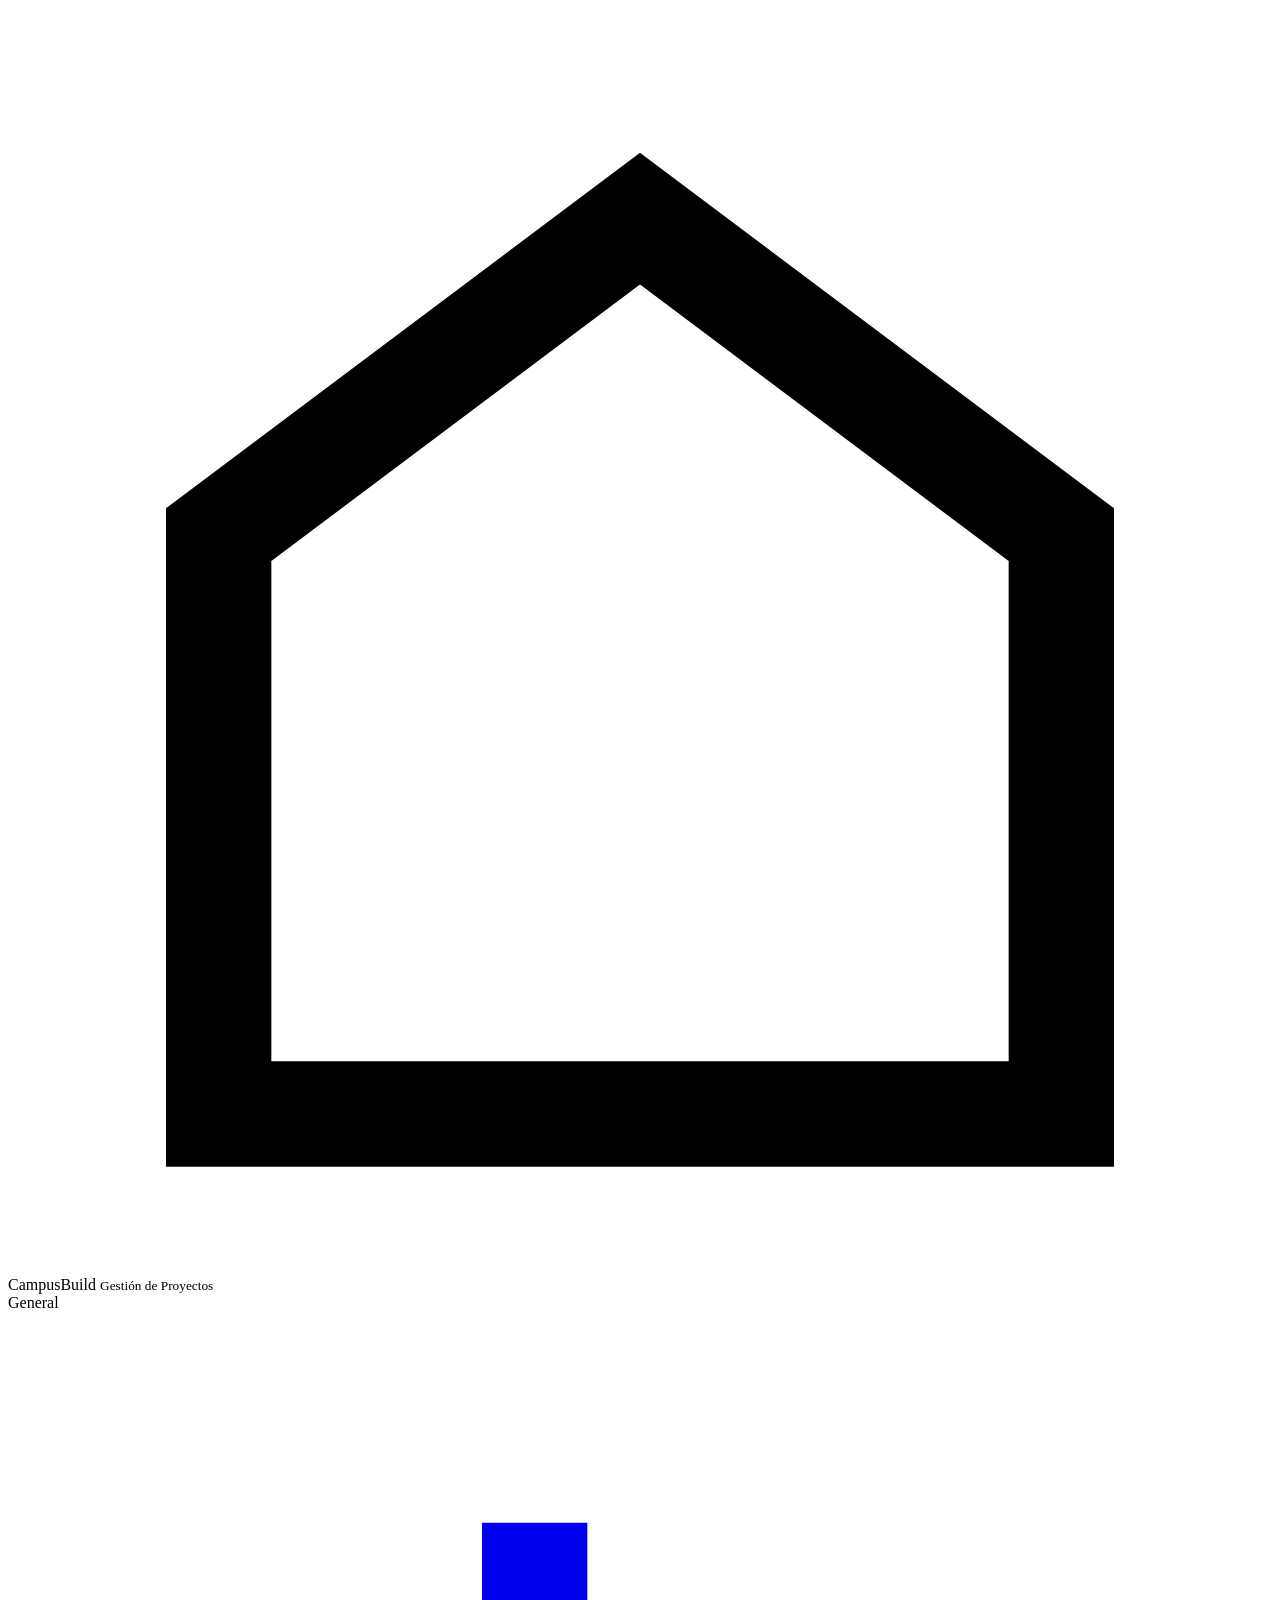
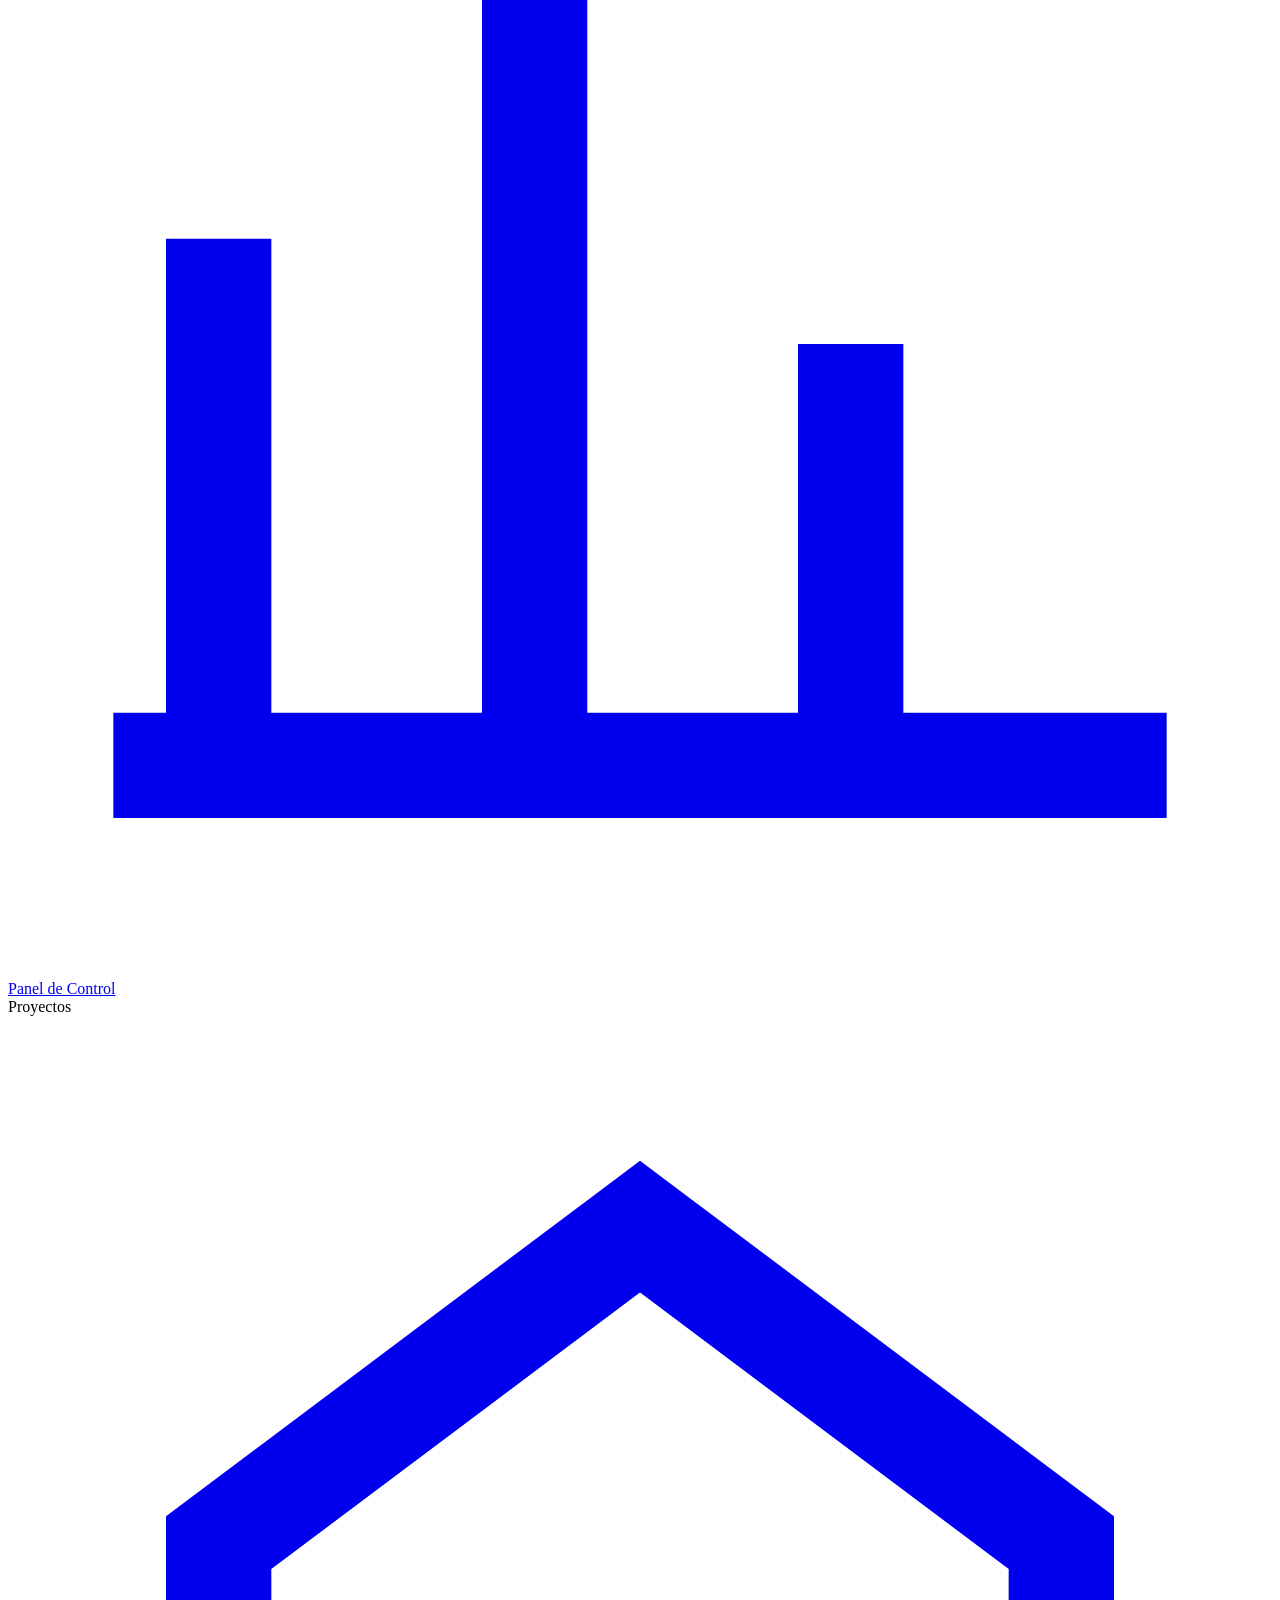
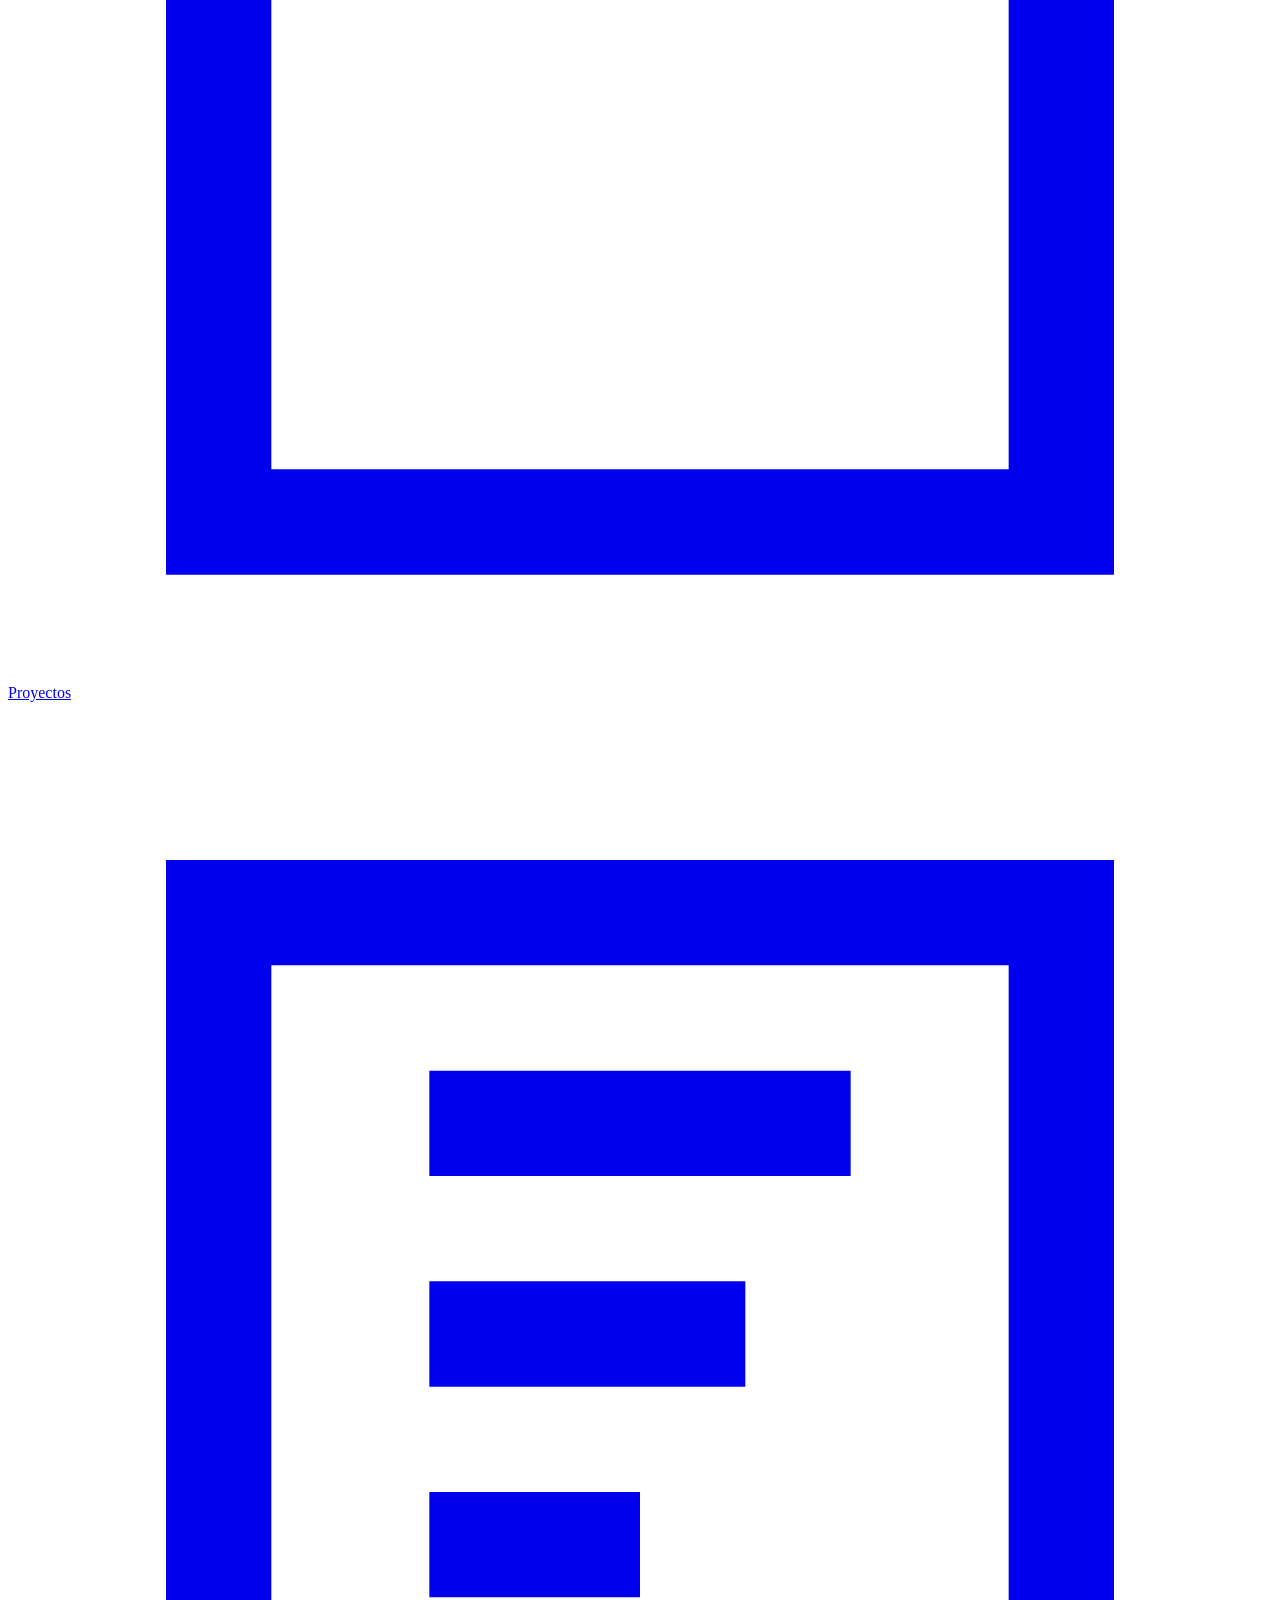
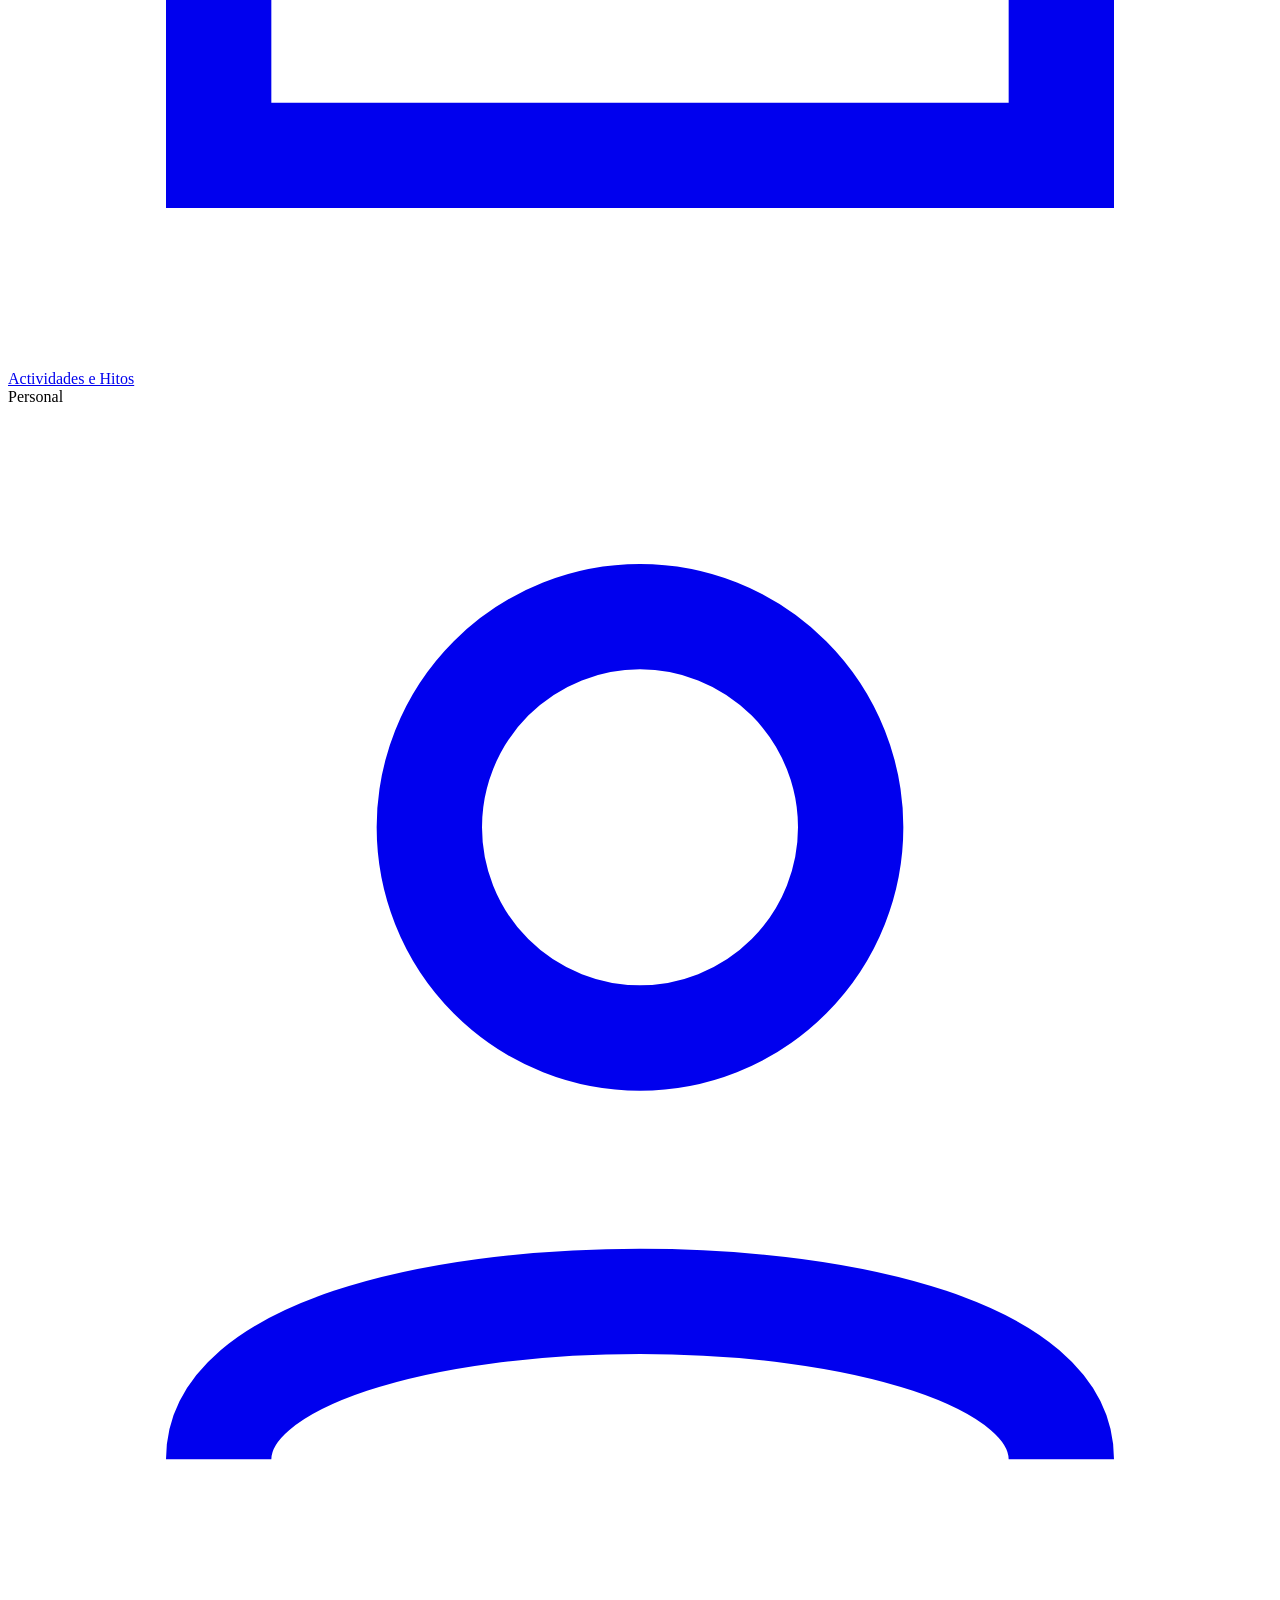
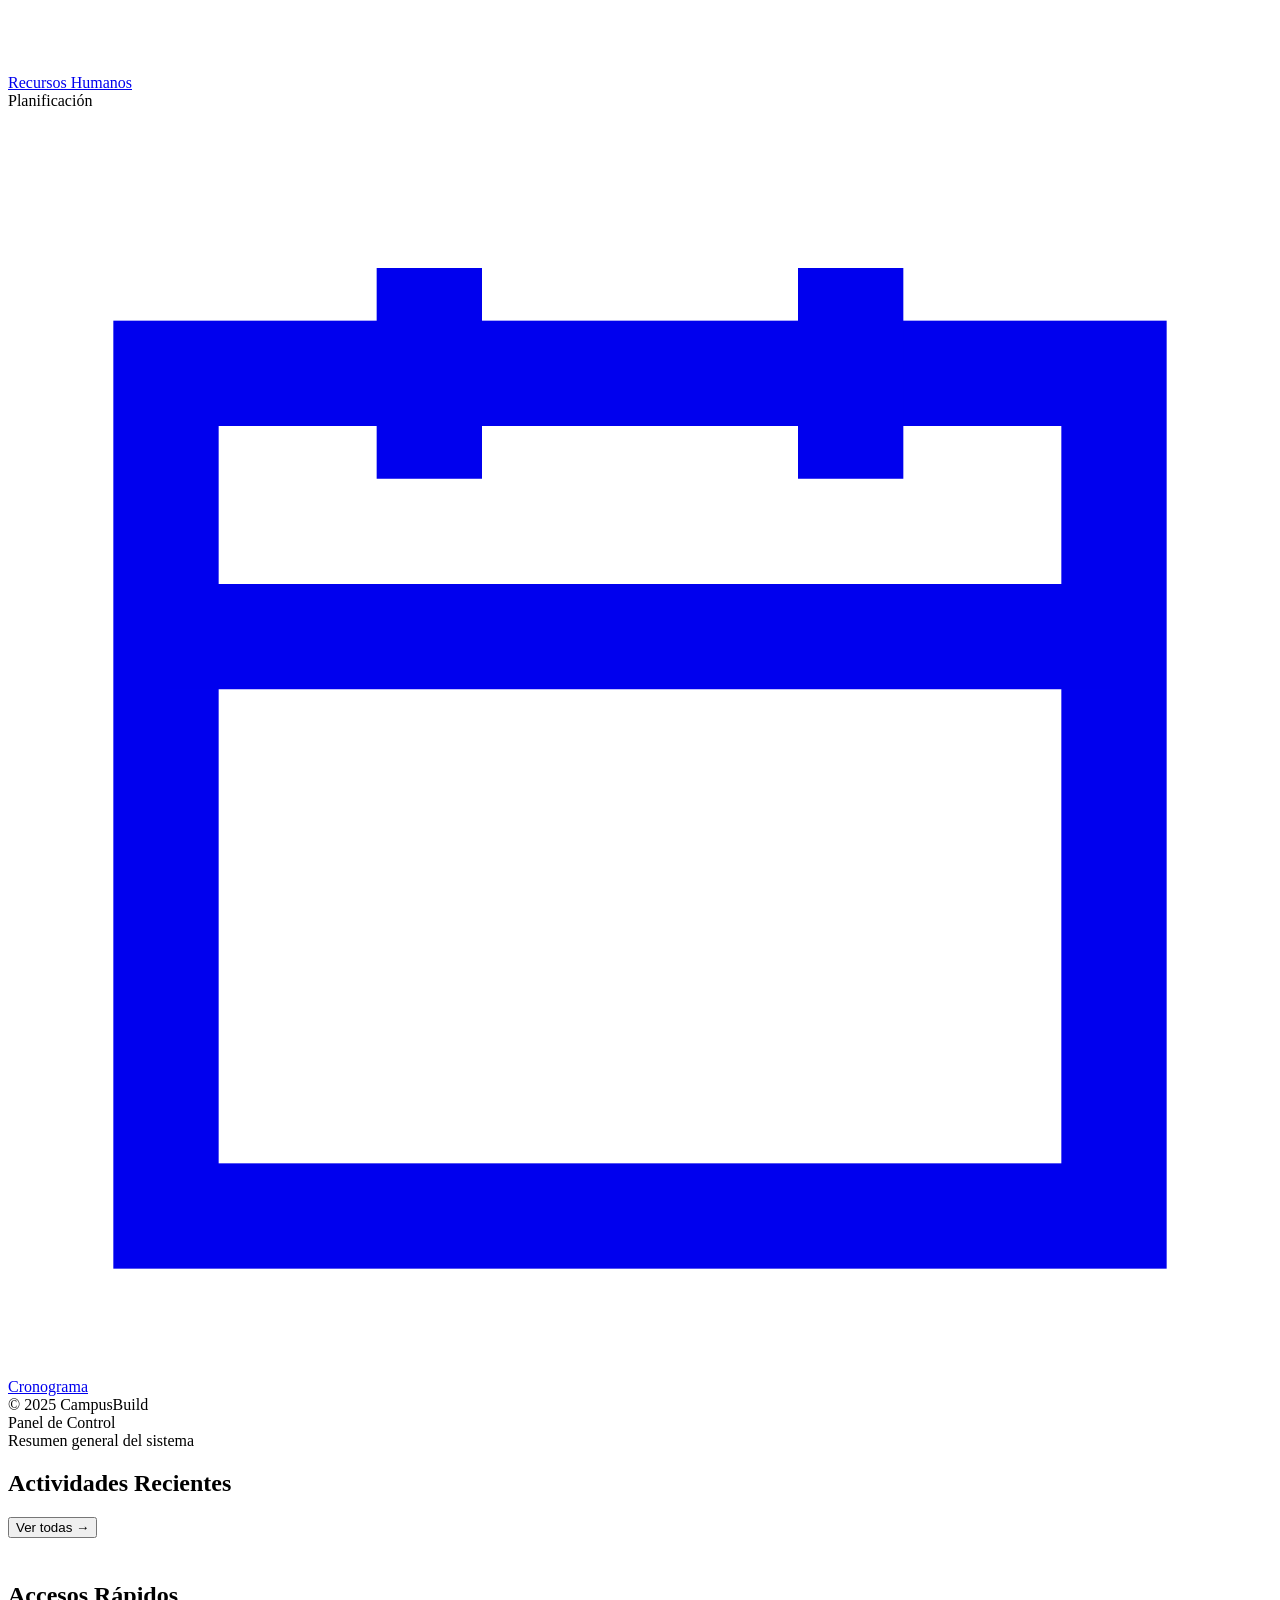
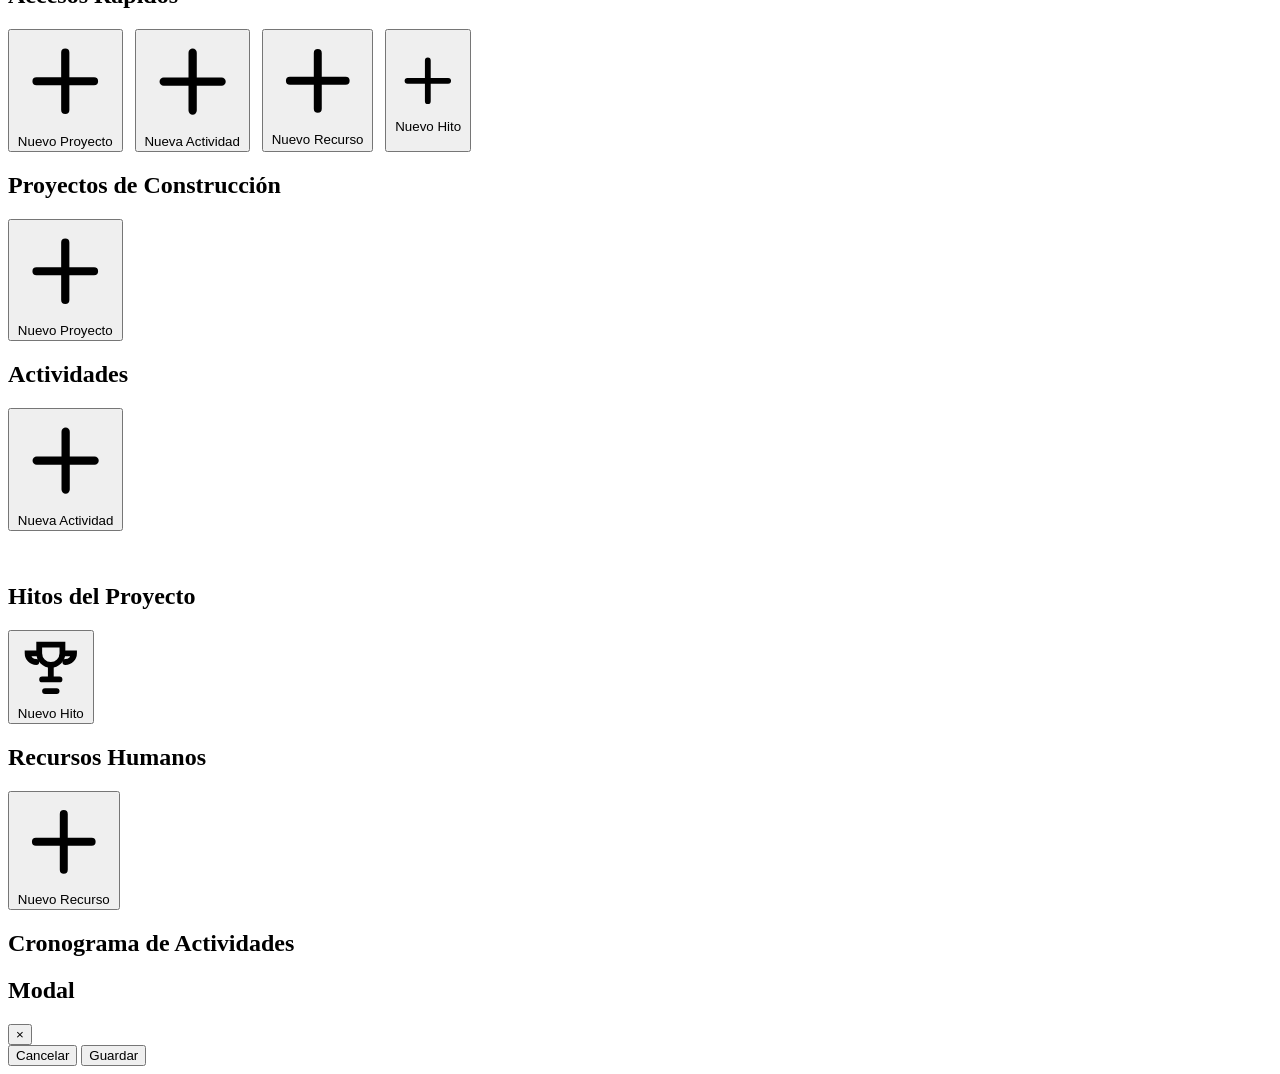
==== campusbuild/html/index.html @ b62291a4 "feat: :art: Implementación de estructura Index" ====
<!DOCTYPE html>
<html lang="es">
<head>
  <meta charset="UTF-8">
  <meta name="viewport" content="width=device-width, initial-scale=1.0">
  <title>CampusBuild – Gestión de Proyectos</title>
  <meta name="description" content="Plataforma centralizada para gestionar proyectos, actividades, hitos y recursos humanos de CampusBuild.">
  <link rel="stylesheet" href="../css/styles.css">
</head>
<body>

<div class="app-shell">

  <!-- ── Sidebar ── -->
  <aside class="sidebar">
    <div class="sidebar-logo">
      <div class="logo-icon">
        <svg viewBox="0 0 24 24" class="icon-svg">
          <path d="M3 21h18M4 21V10l8-6 8 6v11" stroke="currentColor" fill="none" stroke-width="2"/>
        </svg>
      </div>
      <div>
        <span>CampusBuild</span>
        <small>Gestión de Proyectos</small>
      </div>
    </div>

    <nav class="sidebar-nav">
      <div class="nav-section-label">General</div>
      <a href="#" class="nav-link" data-view="dashboard">
        <svg viewBox="0 0 24 24" class="icon-svg">
          <path d="M4 20V10M10 20V4M16 20v-8M22 20H2" stroke="currentColor" fill="none" stroke-width="2"/>
        </svg> Panel de Control
      </a>

      <div class="nav-section-label">Proyectos</div>
      <a href="#" class="nav-link" data-view="projects">
        <svg viewBox="0 0 24 24" class="icon-svg">
          <path d="M3 21h18M4 21V10l8-6 8 6v11" stroke="currentColor" fill="none" stroke-width="2"/>
        </svg> Proyectos
      </a>
      <a href="#" class="nav-link" data-view="activities">
        <svg viewBox="0 0 24 24" class="icon-svg">
          <path d="M4 4h16v16H4zM8 8h8M8 12h6M8 16h4" stroke="currentColor" fill="none" stroke-width="2"/>
        </svg> Actividades e Hitos
      </a>

      <div class="nav-section-label">Personal</div>
      <a href="#" class="nav-link" data-view="resources">
        <svg viewBox="0 0 24 24" class="icon-svg">
          <circle cx="12" cy="8" r="4" stroke="currentColor" fill="none" stroke-width="2"/>
          <path d="M4 20c0-4 16-4 16 0" stroke="currentColor" fill="none" stroke-width="2"/>
        </svg> Recursos Humanos
      </a>

      <div class="nav-section-label">Planificación</div>
      <a href="#" class="nav-link" data-view="calendar">
        <svg viewBox="0 0 24 24" class="icon-svg">
          <rect x="3" y="5" width="18" height="16" stroke="currentColor" fill="none" stroke-width="2"/>
          <path d="M3 10h18M8 3v4M16 3v4" stroke="currentColor" fill="none" stroke-width="2"/>
        </svg> Cronograma
      </a>
    </nav>

    <div class="sidebar-footer">
      &copy; 2025 CampusBuild
    </div>
  </aside>

  <!-- ── Main Area ── -->
  <div class="main-area">

    <!-- Topbar -->
    <header class="topbar">
      <div>
        <div class="topbar-title" id="topbar-title">Panel de Control</div>
        <div class="topbar-subtitle" id="topbar-subtitle">Resumen general del sistema</div>
      </div>
    </header>

    <!-- Page Content -->
    <main class="page-content">

      <!-- ════════════════════════ DASHBOARD ════════════════════════ -->
      <section id="view-dashboard" class="view">
        <dashboard-stats></dashboard-stats>

        <div class="section-header">
          <h2 class="section-title">Actividades Recientes</h2>
          <button class="btn btn-ghost btn-sm" onclick="navigate('activities')">Ver todas →</button>
        </div>
        <div id="recent-activities"></div>

        <div style="height:24px;"></div>

        <div class="section-header">
          <h2 class="section-title">Accesos Rápidos</h2>
        </div>
        <div style="display:flex;gap:12px;flex-wrap:wrap;">
          <button class="btn btn-primary" onclick="navigate('projects');ProjectsModule.openNew()">
            <svg viewBox="0 0 24 24" class="icon-svg" aria-hidden="true">
              <path d="M12 5v14M5 12h14" stroke="currentColor" fill="none" stroke-width="2" stroke-linecap="round"/>
            </svg> Nuevo Proyecto
          </button>
          <button class="btn btn-ghost" onclick="navigate('activities');ActivitiesModule.openNewActivity()">
            <svg viewBox="0 0 24 24" class="icon-svg" aria-hidden="true">
              <path d="M12 5v14M5 12h14" stroke="currentColor" fill="none" stroke-width="2" stroke-linecap="round"/>
            </svg> Nueva Actividad
          </button>
          <button class="btn btn-ghost" onclick="navigate('resources');ResourcesModule.openNew()">
            <svg viewBox="0 0 24 24" class="icon-svg" aria-hidden="true">
              <path d="M12 5v14M5 12h14" stroke="currentColor" fill="none" stroke-width="2" stroke-linecap="round"/>
            </svg> Nuevo Recurso
          </button>
          <button class="btn btn-ghost" onclick="navigate('activities');ActivitiesModule.openNewMilestone()">
            <svg viewBox="0 0 24 24" class="icon-svg" aria-hidden="true">
              <path d="M12 5v14M5 12h14" stroke="currentColor" fill="none" stroke-width="2" stroke-linecap="round"/>
            </svg> Nuevo Hito
          </button>
        </div>
      </section>

      <!-- ════════════════════════ PROJECTS ════════════════════════ -->
      <section id="view-projects" class="view">
        <div class="section-header">
          <h1 class="section-title">Proyectos de Construcción</h1>
          <button class="btn btn-primary" id="btn-new-project" onclick="ProjectsModule.openNew()">
            <svg viewBox="0 0 24 24" class="icon-svg" aria-hidden="true">
              <path d="M12 5v14M5 12h14" stroke="currentColor" fill="none" stroke-width="2" stroke-linecap="round"/>
            </svg> Nuevo Proyecto
          </button>
        </div>
        <project-list></project-list>
      </section>

      <!-- ═══════════════════ ACTIVITIES & MILESTONES ══════════════ -->
      <section id="view-activities" class="view">

        <div class="section-header">
          <h1 class="section-title">Actividades</h1>
          <button class="btn btn-primary" onclick="ActivitiesModule.openNewActivity()">
            <svg viewBox="0 0 24 24" class="icon-svg" aria-hidden="true">
              <path d="M12 5v14M5 12h14" stroke="currentColor" fill="none" stroke-width="2" stroke-linecap="round"/>
            </svg> Nueva Actividad
          </button>
        </div>
        <activity-list></activity-list>

        <div style="height:32px;"></div>

        <div class="section-header">
          <h2 class="section-title">Hitos del Proyecto</h2>
          <button class="btn btn-ghost" onclick="ActivitiesModule.openNewMilestone()">
            <svg viewBox="0 0 24 24" class="icon-svg" aria-hidden="true">
              <path d="M8 4h8v3a4 4 0 0 1-8 0V4Z" stroke="currentColor" fill="none" stroke-width="2"/>
              <path d="M9 16h6M12 11v5m-5-9H4a3 3 0 0 0 3 3m10-3h3a3 3 0 0 1-3 3M10 20h4" stroke="currentColor" fill="none" stroke-width="2" stroke-linecap="round"/>
            </svg> Nuevo Hito
          </button>
        </div>
        <milestone-list></milestone-list>

      </section>

      <!-- ════════════════════════ RESOURCES ═══════════════════════ -->
      <section id="view-resources" class="view">
        <div class="section-header">
          <h1 class="section-title">Recursos Humanos</h1>
          <button class="btn btn-primary" onclick="ResourcesModule.openNew()">
            <svg viewBox="0 0 24 24" class="icon-svg" aria-hidden="true">
              <path d="M12 5v14M5 12h14" stroke="currentColor" fill="none" stroke-width="2" stroke-linecap="round"/>
            </svg> Nuevo Recurso
          </button>
        </div>
        <resource-list></resource-list>
      </section>

      <!-- ════════════════════════ CALENDAR ════════════════════════ -->
      <section id="view-calendar" class="view">
        <h1 class="section-title" style="margin-bottom:18px;">Cronograma de Actividades</h1>
        <activity-calendar></activity-calendar>
      </section>

    </main>
  </div><!-- /main-area -->

</div><!-- /app-shell -->

<!-- ── Global Modal ── -->
<div class="modal-backdrop" id="modal-backdrop">
  <div class="modal" role="dialog" aria-modal="true" aria-labelledby="modal-title">
    <div class="modal-header">
      <h2 class="modal-title" id="modal-title">Modal</h2>
      <button class="modal-close" id="modal-close-btn" aria-label="Cerrar">&times;</button>
    </div>
    <div id="modal-body"></div>
    <div class="form-actions">
      <button class="btn btn-ghost" id="modal-cancel-btn">Cancelar</button>
      <button class="btn btn-primary" id="modal-save">Guardar</button>
    </div>
  </div>
</div>

<!-- ── Toast Container ── -->
<div class="toast-container" id="toast-container"></div>

<!-- ── Scripts (ES Modules) ── -->
<script type="module" src="../js/app.js"></script>
<script type="module" src="../js/projects.js"></script>
<script type="module" src="../js/activities.js"></script>
<script type="module" src="../js/resources.js"></script>
<script type="module" src="../js/calendar.js"></script>

</body>
</html>
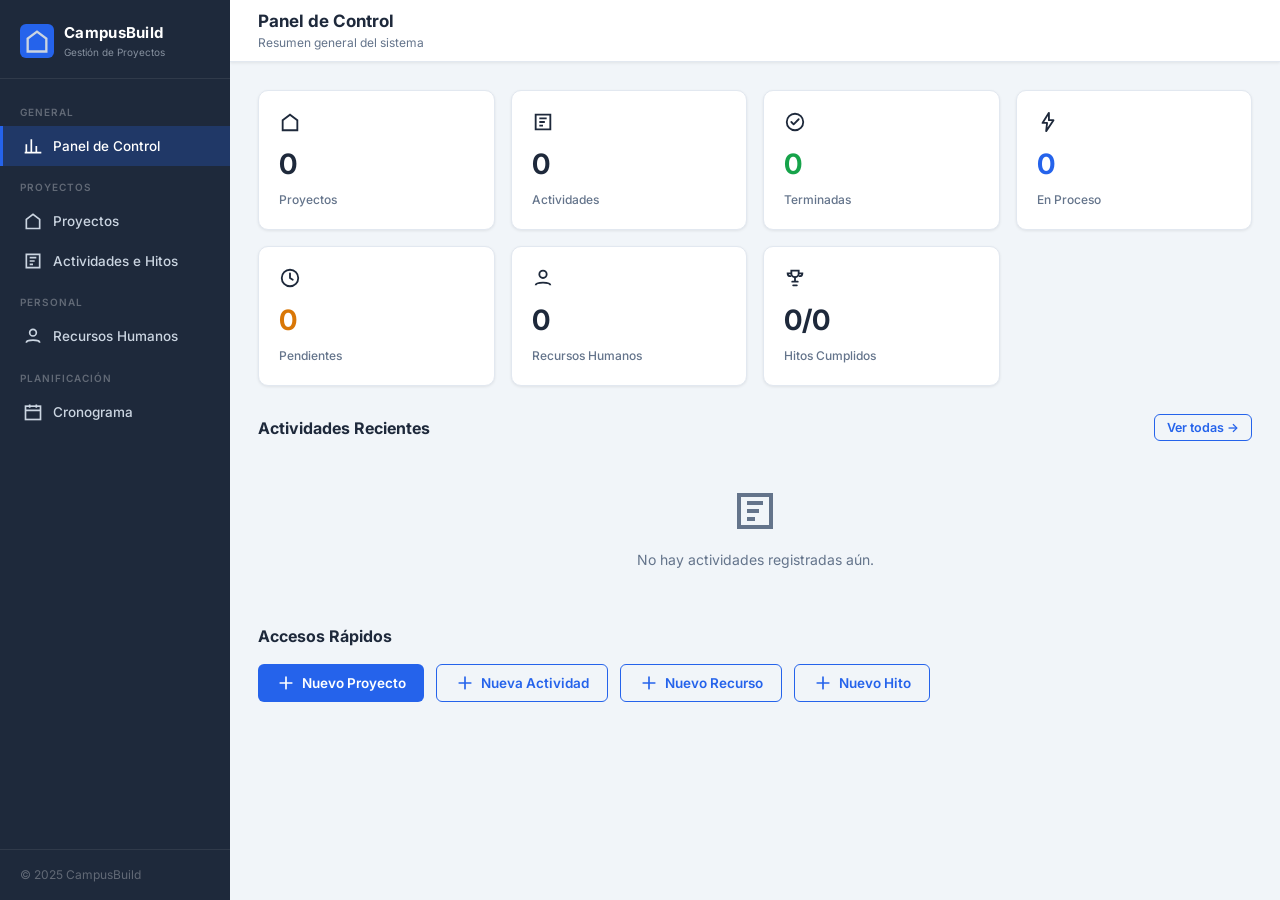
==== commit 10543284: "Update index.html" ====
--- a/campusbuild/html/index.html
+++ b/campusbuild/html/index.html
@@ -1,214 +1,214 @@
-<!DOCTYPE html>
-<html lang="es">
-<head>
-  <meta charset="UTF-8">
-  <meta name="viewport" content="width=device-width, initial-scale=1.0">
-  <title>CampusBuild – Gestión de Proyectos</title>
-  <meta name="description" content="Plataforma centralizada para gestionar proyectos, actividades, hitos y recursos humanos de CampusBuild.">
-  <link rel="stylesheet" href="../css/styles.css">
-</head>
-<body>
-
-<div class="app-shell">
-
-  <!-- ── Sidebar ── -->
-  <aside class="sidebar">
-    <div class="sidebar-logo">
-      <div class="logo-icon">
-        <svg viewBox="0 0 24 24" class="icon-svg">
-          <path d="M3 21h18M4 21V10l8-6 8 6v11" stroke="currentColor" fill="none" stroke-width="2"/>
-        </svg>
-      </div>
-      <div>
-        <span>CampusBuild</span>
-        <small>Gestión de Proyectos</small>
-      </div>
-    </div>
-
-    <nav class="sidebar-nav">
-      <div class="nav-section-label">General</div>
-      <a href="#" class="nav-link" data-view="dashboard">
-        <svg viewBox="0 0 24 24" class="icon-svg">
-          <path d="M4 20V10M10 20V4M16 20v-8M22 20H2" stroke="currentColor" fill="none" stroke-width="2"/>
-        </svg> Panel de Control
-      </a>
-
-      <div class="nav-section-label">Proyectos</div>
-      <a href="#" class="nav-link" data-view="projects">
-        <svg viewBox="0 0 24 24" class="icon-svg">
-          <path d="M3 21h18M4 21V10l8-6 8 6v11" stroke="currentColor" fill="none" stroke-width="2"/>
-        </svg> Proyectos
-      </a>
-      <a href="#" class="nav-link" data-view="activities">
-        <svg viewBox="0 0 24 24" class="icon-svg">
-          <path d="M4 4h16v16H4zM8 8h8M8 12h6M8 16h4" stroke="currentColor" fill="none" stroke-width="2"/>
-        </svg> Actividades e Hitos
-      </a>
-
-      <div class="nav-section-label">Personal</div>
-      <a href="#" class="nav-link" data-view="resources">
-        <svg viewBox="0 0 24 24" class="icon-svg">
-          <circle cx="12" cy="8" r="4" stroke="currentColor" fill="none" stroke-width="2"/>
-          <path d="M4 20c0-4 16-4 16 0" stroke="currentColor" fill="none" stroke-width="2"/>
-        </svg> Recursos Humanos
-      </a>
-
-      <div class="nav-section-label">Planificación</div>
-      <a href="#" class="nav-link" data-view="calendar">
-        <svg viewBox="0 0 24 24" class="icon-svg">
-          <rect x="3" y="5" width="18" height="16" stroke="currentColor" fill="none" stroke-width="2"/>
-          <path d="M3 10h18M8 3v4M16 3v4" stroke="currentColor" fill="none" stroke-width="2"/>
-        </svg> Cronograma
-      </a>
-    </nav>
-
-    <div class="sidebar-footer">
-      &copy; 2025 CampusBuild
-    </div>
-  </aside>
-
-  <!-- ── Main Area ── -->
-  <div class="main-area">
-
-    <!-- Topbar -->
-    <header class="topbar">
-      <div>
-        <div class="topbar-title" id="topbar-title">Panel de Control</div>
-        <div class="topbar-subtitle" id="topbar-subtitle">Resumen general del sistema</div>
-      </div>
-    </header>
-
-    <!-- Page Content -->
-    <main class="page-content">
-
-      <!-- ════════════════════════ DASHBOARD ════════════════════════ -->
-      <section id="view-dashboard" class="view">
-        <dashboard-stats></dashboard-stats>
-
-        <div class="section-header">
-          <h2 class="section-title">Actividades Recientes</h2>
-          <button class="btn btn-ghost btn-sm" onclick="navigate('activities')">Ver todas →</button>
-        </div>
-        <div id="recent-activities"></div>
-
-        <div style="height:24px;"></div>
-
-        <div class="section-header">
-          <h2 class="section-title">Accesos Rápidos</h2>
-        </div>
-        <div style="display:flex;gap:12px;flex-wrap:wrap;">
-          <button class="btn btn-primary" onclick="navigate('projects');ProjectsModule.openNew()">
-            <svg viewBox="0 0 24 24" class="icon-svg" aria-hidden="true">
-              <path d="M12 5v14M5 12h14" stroke="currentColor" fill="none" stroke-width="2" stroke-linecap="round"/>
-            </svg> Nuevo Proyecto
-          </button>
-          <button class="btn btn-ghost" onclick="navigate('activities');ActivitiesModule.openNewActivity()">
-            <svg viewBox="0 0 24 24" class="icon-svg" aria-hidden="true">
-              <path d="M12 5v14M5 12h14" stroke="currentColor" fill="none" stroke-width="2" stroke-linecap="round"/>
-            </svg> Nueva Actividad
-          </button>
-          <button class="btn btn-ghost" onclick="navigate('resources');ResourcesModule.openNew()">
-            <svg viewBox="0 0 24 24" class="icon-svg" aria-hidden="true">
-              <path d="M12 5v14M5 12h14" stroke="currentColor" fill="none" stroke-width="2" stroke-linecap="round"/>
-            </svg> Nuevo Recurso
-          </button>
-          <button class="btn btn-ghost" onclick="navigate('activities');ActivitiesModule.openNewMilestone()">
-            <svg viewBox="0 0 24 24" class="icon-svg" aria-hidden="true">
-              <path d="M12 5v14M5 12h14" stroke="currentColor" fill="none" stroke-width="2" stroke-linecap="round"/>
-            </svg> Nuevo Hito
-          </button>
-        </div>
-      </section>
-
-      <!-- ════════════════════════ PROJECTS ════════════════════════ -->
-      <section id="view-projects" class="view">
-        <div class="section-header">
-          <h1 class="section-title">Proyectos de Construcción</h1>
-          <button class="btn btn-primary" id="btn-new-project" onclick="ProjectsModule.openNew()">
-            <svg viewBox="0 0 24 24" class="icon-svg" aria-hidden="true">
-              <path d="M12 5v14M5 12h14" stroke="currentColor" fill="none" stroke-width="2" stroke-linecap="round"/>
-            </svg> Nuevo Proyecto
-          </button>
-        </div>
-        <project-list></project-list>
-      </section>
-
-      <!-- ═══════════════════ ACTIVITIES & MILESTONES ══════════════ -->
-      <section id="view-activities" class="view">
-
-        <div class="section-header">
-          <h1 class="section-title">Actividades</h1>
-          <button class="btn btn-primary" onclick="ActivitiesModule.openNewActivity()">
-            <svg viewBox="0 0 24 24" class="icon-svg" aria-hidden="true">
-              <path d="M12 5v14M5 12h14" stroke="currentColor" fill="none" stroke-width="2" stroke-linecap="round"/>
-            </svg> Nueva Actividad
-          </button>
-        </div>
-        <activity-list></activity-list>
-
-        <div style="height:32px;"></div>
-
-        <div class="section-header">
-          <h2 class="section-title">Hitos del Proyecto</h2>
-          <button class="btn btn-ghost" onclick="ActivitiesModule.openNewMilestone()">
-            <svg viewBox="0 0 24 24" class="icon-svg" aria-hidden="true">
-              <path d="M8 4h8v3a4 4 0 0 1-8 0V4Z" stroke="currentColor" fill="none" stroke-width="2"/>
-              <path d="M9 16h6M12 11v5m-5-9H4a3 3 0 0 0 3 3m10-3h3a3 3 0 0 1-3 3M10 20h4" stroke="currentColor" fill="none" stroke-width="2" stroke-linecap="round"/>
-            </svg> Nuevo Hito
-          </button>
-        </div>
-        <milestone-list></milestone-list>
-
-      </section>
-
-      <!-- ════════════════════════ RESOURCES ═══════════════════════ -->
-      <section id="view-resources" class="view">
-        <div class="section-header">
-          <h1 class="section-title">Recursos Humanos</h1>
-          <button class="btn btn-primary" onclick="ResourcesModule.openNew()">
-            <svg viewBox="0 0 24 24" class="icon-svg" aria-hidden="true">
-              <path d="M12 5v14M5 12h14" stroke="currentColor" fill="none" stroke-width="2" stroke-linecap="round"/>
-            </svg> Nuevo Recurso
-          </button>
-        </div>
-        <resource-list></resource-list>
-      </section>
-
-      <!-- ════════════════════════ CALENDAR ════════════════════════ -->
-      <section id="view-calendar" class="view">
-        <h1 class="section-title" style="margin-bottom:18px;">Cronograma de Actividades</h1>
-        <activity-calendar></activity-calendar>
-      </section>
-
-    </main>
-  </div><!-- /main-area -->
-
-</div><!-- /app-shell -->
-
-<!-- ── Global Modal ── -->
-<div class="modal-backdrop" id="modal-backdrop">
-  <div class="modal" role="dialog" aria-modal="true" aria-labelledby="modal-title">
-    <div class="modal-header">
-      <h2 class="modal-title" id="modal-title">Modal</h2>
-      <button class="modal-close" id="modal-close-btn" aria-label="Cerrar">&times;</button>
-    </div>
-    <div id="modal-body"></div>
-    <div class="form-actions">
-      <button class="btn btn-ghost" id="modal-cancel-btn">Cancelar</button>
-      <button class="btn btn-primary" id="modal-save">Guardar</button>
-    </div>
-  </div>
-</div>
-
-<!-- ── Toast Container ── -->
-<div class="toast-container" id="toast-container"></div>
-
-<!-- ── Scripts (ES Modules) ── -->
-<script type="module" src="../js/app.js"></script>
-<script type="module" src="../js/projects.js"></script>
-<script type="module" src="../js/activities.js"></script>
-<script type="module" src="../js/resources.js"></script>
-<script type="module" src="../js/calendar.js"></script>
-
-</body>
-</html>
+<!DOCTYPE html>
+<html lang="es">
+<head>
+  <meta charset="UTF-8">
+  <meta name="viewport" content="width=device-width, initial-scale=1.0">
+  <title>CampusBuild – Gestión de Proyectos</title>
+  <meta name="description" content="Plataforma centralizada para gestionar proyectos, actividades, hitos y recursos humanos de CampusBuild.">
+  <link rel="stylesheet" href="../css/styles.css">
+</head>
+<body>
+
+<div class="app-shell">
+
+  <!-- ── Sidebar ── -->
+  <aside class="sidebar">
+    <div class="sidebar-logo">
+      <div class="logo-icon">
+        <svg viewBox="0 0 24 24" class="icon-svg">
+          <path d="M3 21h18M4 21V10l8-6 8 6v11" stroke="currentColor" fill="none" stroke-width="2"/>
+        </svg>
+      </div>
+      <div>
+        <span>CampusBuild</span>
+        <small>Gestión de Proyectos</small>
+      </div>
+    </div>
+
+    <nav class="sidebar-nav">
+      <div class="nav-section-label">General</div>
+      <a href="#" class="nav-link" data-view="dashboard">
+        <svg viewBox="0 0 24 24" class="icon-svg">
+          <path d="M4 20V10M10 20V4M16 20v-8M22 20H2" stroke="currentColor" fill="none" stroke-width="2"/>
+        </svg> Panel de Control
+      </a>
+
+      <div class="nav-section-label">Proyectos</div>
+      <a href="#" class="nav-link" data-view="projects">
+        <svg viewBox="0 0 24 24" class="icon-svg">
+          <path d="M3 21h18M4 21V10l8-6 8 6v11" stroke="currentColor" fill="none" stroke-width="2"/>
+        </svg> Proyectos
+      </a>
+      <a href="#" class="nav-link" data-view="activities">
+        <svg viewBox="0 0 24 24" class="icon-svg">
+          <path d="M4 4h16v16H4zM8 8h8M8 12h6M8 16h4" stroke="currentColor" fill="none" stroke-width="2"/>
+        </svg> Actividades e Hitos
+      </a>
+
+      <div class="nav-section-label">Personal</div>
+      <a href="#" class="nav-link" data-view="resources">
+        <svg viewBox="0 0 24 24" class="icon-svg">
+          <circle cx="12" cy="8" r="4" stroke="currentColor" fill="none" stroke-width="2"/>
+          <path d="M4 20c0-4 16-4 16 0" stroke="currentColor" fill="none" stroke-width="2"/>
+        </svg> Recursos Humanos
+      </a>
+
+      <div class="nav-section-label">Planificación</div>
+      <a href="#" class="nav-link" data-view="calendar">
+        <svg viewBox="0 0 24 24" class="icon-svg">
+          <rect x="3" y="5" width="18" height="16" stroke="currentColor" fill="none" stroke-width="2"/>
+          <path d="M3 10h18M8 3v4M16 3v4" stroke="currentColor" fill="none" stroke-width="2"/>
+        </svg> Cronograma
+      </a>
+    </nav>
+
+    <div class="sidebar-footer">
+      &copy; 2025 CampusBuild
+    </div>
+  </aside>
+
+  <!-- ── Main Area ── -->
+  <div class="main-area">
+
+    <!-- Topbar -->
+    <header class="topbar">
+      <div>
+        <div class="topbar-title" id="topbar-title">Panel de Control</div>
+        <div class="topbar-subtitle" id="topbar-subtitle">Resumen general del sistema</div>
+      </div>
+    </header>
+
+    <!-- Page Content -->
+    <main class="page-content">
+
+      <!-- ════════════════════════ DASHBOARD ════════════════════════ -->
+      <section id="view-dashboard" class="view">
+        <dashboard-stats></dashboard-stats>
+
+        <div class="section-header">
+          <h2 class="section-title">Actividades Recientes</h2>
+          <button class="btn btn-ghost btn-sm" onclick="navigate('activities')">Ver todas →</button>
+        </div>
+        <div id="recent-activities"></div>
+
+        <div style="height:24px;"></div>
+
+        <div class="section-header">
+          <h2 class="section-title">Accesos Rápidos</h2>
+        </div>
+        <div style="display:flex;gap:12px;flex-wrap:wrap;">
+          <button class="btn btn-primary" onclick="navigate('projects');ProjectsModule.openNew()">
+            <svg viewBox="0 0 24 24" class="icon-svg" aria-hidden="true">
+              <path d="M12 5v14M5 12h14" stroke="currentColor" fill="none" stroke-width="2" stroke-linecap="round"/>
+            </svg> Nuevo Proyecto
+          </button>
+          <button class="btn btn-ghost" onclick="navigate('activities');ActivitiesModule.openNewActivity()">
+            <svg viewBox="0 0 24 24" class="icon-svg" aria-hidden="true">
+              <path d="M12 5v14M5 12h14" stroke="currentColor" fill="none" stroke-width="2" stroke-linecap="round"/>
+            </svg> Nueva Actividad
+          </button>
+          <button class="btn btn-ghost" onclick="navigate('resources');ResourcesModule.openNew()">
+            <svg viewBox="0 0 24 24" class="icon-svg" aria-hidden="true">
+              <path d="M12 5v14M5 12h14" stroke="currentColor" fill="none" stroke-width="2" stroke-linecap="round"/>
+            </svg> Nuevo Recurso
+          </button>
+          <button class="btn btn-ghost" onclick="navigate('activities');ActivitiesModule.openNewMilestone()">
+            <svg viewBox="0 0 24 24" class="icon-svg" aria-hidden="true">
+              <path d="M12 5v14M5 12h14" stroke="currentColor" fill="none" stroke-width="2" stroke-linecap="round"/>
+            </svg> Nuevo Hito
+          </button>
+        </div>
+      </section>
+
+      <!-- ════════════════════════ PROJECTS ════════════════════════ -->
+      <section id="view-projects" class="view">
+        <div class="section-header">
+          <h1 class="section-title">Proyectos de Construcción</h1>
+          <button class="btn btn-primary" id="btn-new-project" onclick="ProjectsModule.openNew()">
+            <svg viewBox="0 0 24 24" class="icon-svg" aria-hidden="true">
+              <path d="M12 5v14M5 12h14" stroke="currentColor" fill="none" stroke-width="2" stroke-linecap="round"/>
+            </svg> Nuevo Proyecto
+          </button>
+        </div>
+        <project-list></project-list>
+      </section>
+
+      <!-- ═══════════════════ ACTIVITIES & MILESTONES ══════════════ -->
+      <section id="view-activities" class="view">
+
+        <div class="section-header">
+          <h1 class="section-title">Actividades</h1>
+          <button class="btn btn-primary" onclick="ActivitiesModule.openNewActivity()">
+            <svg viewBox="0 0 24 24" class="icon-svg" aria-hidden="true">
+              <path d="M12 5v14M5 12h14" stroke="currentColor" fill="none" stroke-width="2" stroke-linecap="round"/>
+            </svg> Nueva Actividad
+          </button>
+        </div>
+        <activity-list></activity-list>
+
+        <div style="height:32px;"></div>
+
+        <div class="section-header">
+          <h2 class="section-title">Hitos del Proyecto</h2>
+          <button class="btn btn-ghost" onclick="ActivitiesModule.openNewMilestone()">
+            <svg viewBox="0 0 24 24" class="icon-svg" aria-hidden="true">
+              <path d="M8 4h8v3a4 4 0 0 1-8 0V4Z" stroke="currentColor" fill="none" stroke-width="2"/>
+              <path d="M9 16h6M12 11v5m-5-9H4a3 3 0 0 0 3 3m10-3h3a3 3 0 0 1-3 3M10 20h4" stroke="currentColor" fill="none" stroke-width="2" stroke-linecap="round"/>
+            </svg> Nuevo Hito
+          </button>
+        </div>
+        <milestone-list></milestone-list>
+
+      </section>
+
+      <!-- ════════════════════════ RESOURCES ═══════════════════════ -->
+      <section id="view-resources" class="view">
+        <div class="section-header">
+          <h1 class="section-title">Recursos Humanos</h1>
+          <button class="btn btn-primary" onclick="ResourcesModule.openNew()">
+            <svg viewBox="0 0 24 24" class="icon-svg" aria-hidden="true">
+              <path d="M12 5v14M5 12h14" stroke="currentColor" fill="none" stroke-width="2" stroke-linecap="round"/>
+            </svg> Nuevo Recurso
+          </button>
+        </div>
+        <resource-list></resource-list>
+      </section>
+
+      <!-- ════════════════════════ CALENDAR ════════════════════════ -->
+      <section id="view-calendar" class="view">
+        <h1 class="section-title" style="margin-bottom:18px;">Cronograma de Actividades</h1>
+        <activity-calendar></activity-calendar>
+      </section>
+
+    </main>
+  </div><!-- /main-area -->
+
+</div><!-- /app-shell -->
+
+<!-- ── Global Modal ── -->
+<div class="modal-backdrop" id="modal-backdrop">
+  <div class="modal" role="dialog" aria-modal="true" aria-labelledby="modal-title">
+    <div class="modal-header">
+      <h2 class="modal-title" id="modal-title">Modal</h2>
+      <button class="modal-close" id="modal-close-btn" aria-label="Cerrar">&times;</button>
+    </div>
+    <div id="modal-body"></div>
+    <div class="form-actions">
+      <button class="btn btn-ghost" id="modal-cancel-btn">Cancelar</button>
+      <button class="btn btn-primary" id="modal-save">Guardar</button>
+    </div>
+  </div>
+</div>
+
+<!-- ── Toast Container ── -->
+<div class="toast-container" id="toast-container"></div>
+
+<!-- ── Scripts (ES Modules) ── -->
+<script type="module" src="../js/app.js"></script>
+<script type="module" src="../js/projects.js"></script>
+<script type="module" src="../js/activities.js"></script>
+<script type="module" src="../js/resources.js"></script>
+<script type="module" src="../js/calendar.js"></script>
+
+</body>
+</html>
--- a/campusbuild/css/styles.css
+++ b/campusbuild/css/styles.css
@@ -0,0 +1,534 @@
+/* =============================================
+   CAMPUSBUILD – Global Styles
+   ============================================= */
+
+   @import url('https://fonts.googleapis.com/css2?family=Inter:wght@300;400;500;600;700&display=swap');
+
+   /* ── CSS Variables ── */
+   :root {
+     --color-primary:    #2563eb;
+     --color-primary-d:  #1d4ed8;
+     --color-accent:     #f59e0b;
+     --color-success:    #16a34a;
+     --color-warning:    #d97706;
+     --color-danger:     #dc2626;
+     --color-bg:         #f1f5f9;
+     --color-surface:    #ffffff;
+     --color-border:     #e2e8f0;
+     --color-text:       #1e293b;
+     --color-muted:      #64748b;
+     --color-sidebar-bg: #1e293b;
+     --color-sidebar-tx: #cbd5e1;
+     --color-sidebar-ac: #2563eb;
+   
+     --radius-sm: 6px;
+     --radius:    10px;
+     --radius-lg: 16px;
+   
+     --shadow-sm: 0 1px 3px rgba(0,0,0,.08);
+     --shadow:    0 4px 12px rgba(0,0,0,.10);
+     --shadow-lg: 0 8px 24px rgba(0,0,0,.14);
+   
+     --sidebar-w: 230px;
+     --topbar-h:  62px;
+     --font: 'Inter', sans-serif;
+     --transition: .2s ease;
+   }
+   
+   /* ── Reset ── */
+   *, *::before, *::after { box-sizing: border-box; margin: 0; padding: 0; }
+   html, body { height: 100%; }
+   body {
+     font-family: var(--font);
+     background: var(--color-bg);
+     color: var(--color-text);
+     font-size: 14px;
+     line-height: 1.5;
+   }
+   a { text-decoration: none; color: inherit; }
+   ul, ol { list-style: none; }
+   img { display: block; max-width: 100%; }
+   button { cursor: pointer; font-family: var(--font); }
+   
+   /* ── Layout Shell ── */
+   .app-shell {
+     display: flex;
+     height: 100vh;
+     overflow: hidden;
+   }
+   
+   /* ── Sidebar ── */
+   .sidebar {
+     width: var(--sidebar-w);
+     background: var(--color-sidebar-bg);
+     color: var(--color-sidebar-tx);
+     display: flex;
+     flex-direction: column;
+     flex-shrink: 0;
+     overflow-y: auto;
+     z-index: 100;
+   }
+   .sidebar-logo {
+     display: flex;
+     align-items: center;
+     gap: 10px;
+     padding: 22px 20px 18px;
+     border-bottom: 1px solid rgba(255,255,255,.08);
+   }
+   .sidebar-logo .logo-icon {
+     width: 34px; height: 34px;
+     background: var(--color-primary);
+     border-radius: var(--radius-sm);
+     display: flex; align-items: center; justify-content: center;
+     font-size: 18px; flex-shrink: 0;
+   }
+   .sidebar-logo span {
+     font-size: 15px; font-weight: 700;
+     color: #fff; letter-spacing: .3px;
+   }
+   .sidebar-logo small { font-size: 10px; color: var(--color-sidebar-tx); opacity: .6; display: block; }
+   
+   .sidebar-nav { flex: 1; padding: 12px 0; }
+   .nav-section-label {
+     font-size: 10px; font-weight: 600; letter-spacing: 1px;
+     text-transform: uppercase; color: rgba(255,255,255,.3);
+     padding: 14px 20px 6px;
+   }
+   .nav-link {
+     display: flex; align-items: center; gap: 10px;
+     padding: 10px 20px;
+     color: var(--color-sidebar-tx);
+     font-size: 13.5px; font-weight: 500;
+     border-left: 3px solid transparent;
+     transition: background var(--transition), border-color var(--transition), color var(--transition);
+   }
+   .nav-link:hover { background: rgba(255,255,255,.06); color: #fff; }
+   .nav-link.active {
+     background: rgba(37,99,235,.25);
+     border-left-color: var(--color-primary);
+     color: #fff;
+   }
+   .nav-link .icon { font-size: 17px; flex-shrink: 0; }
+   
+   .sidebar-footer {
+     padding: 16px 20px;
+     border-top: 1px solid rgba(255,255,255,.08);
+     font-size: 12px; color: rgba(255,255,255,.3);
+   }
+   
+   /* ── Main Area ── */
+   .main-area {
+     flex: 1;
+     display: flex;
+     flex-direction: column;
+     overflow: hidden;
+   }
+   
+   /* ── Topbar ── */
+   .topbar {
+     height: var(--topbar-h);
+     background: var(--color-surface);
+     border-bottom: 1px solid var(--color-border);
+     display: flex; align-items: center;
+     padding: 0 28px;
+     gap: 16px;
+     flex-shrink: 0;
+     box-shadow: var(--shadow-sm);
+   }
+   .topbar-title {
+     font-size: 17px; font-weight: 700;
+     flex: 1;
+   }
+   .topbar-subtitle {
+     font-size: 12px; font-weight: 400; color: var(--color-muted);
+   }
+   
+   /* ── Page Content ── */
+   .page-content {
+     flex: 1;
+     overflow-y: auto;
+     padding: 28px;
+   }
+   
+   /* ── Views ── */
+   .view { display: none; }
+   .view.active { display: block; }
+   
+   /* ── Cards / Stat cards ── */
+   .stat-grid {
+     display: grid;
+     grid-template-columns: repeat(auto-fill, minmax(190px, 1fr));
+     gap: 16px;
+     margin-bottom: 28px;
+   }
+   .stat-card {
+     background: var(--color-surface);
+     border-radius: var(--radius);
+     padding: 20px;
+     box-shadow: var(--shadow-sm);
+     border: 1px solid var(--color-border);
+     display: flex; flex-direction: column; gap: 6px;
+   }
+   .stat-card .stat-value { font-size: 28px; font-weight: 700; }
+   .stat-card .stat-label { font-size: 12px; color: var(--color-muted); font-weight: 500; }
+   .stat-card .stat-icon {
+     width: 22px;
+     height: 22px;
+     margin-bottom: 4px;
+     display: inline-flex;
+     align-items: center;
+     justify-content: center;
+   }
+   
+   /* ── Section header ── */
+   .section-header {
+     display: flex; align-items: center; justify-content: space-between;
+     margin-bottom: 16px;
+   }
+   .section-title {
+     font-size: 16px; font-weight: 700;
+   }
+   
+   /* ── Buttons ── */
+   .btn {
+     display: inline-flex; align-items: center; gap: 6px;
+     padding: 8px 18px;
+     border-radius: var(--radius-sm);
+     font-size: 13.5px; font-weight: 600;
+     border: none;
+     transition: background var(--transition), box-shadow var(--transition), transform var(--transition);
+   }
+   .btn:active { transform: scale(.97); }
+   .btn-primary {
+     background: var(--color-primary);
+     color: #fff;
+   }
+   .btn-primary:hover { background: var(--color-primary-d); box-shadow: 0 2px 8px rgba(37,99,235,.35); }
+   .btn-danger  { background: var(--color-danger); color: #fff; }
+   .btn-danger:hover  { background: #b91c1c; }
+   .btn-ghost  {
+     background: transparent;
+     color: var(--color-primary);
+     border: 1.5px solid var(--color-primary);
+   }
+   .btn-ghost:hover { background: rgba(37,99,235,.08); }
+   .btn-sm { padding: 5px 12px; font-size: 12.5px; }
+   .btn:disabled {
+     opacity: .6;
+     cursor: not-allowed;
+     box-shadow: none !important;
+     transform: none !important;
+   }
+   .btn-icon {
+     background: none; border: none;
+     display: inline-flex;
+     align-items: center;
+     justify-content: center;
+     padding: 4px 6px;
+     border-radius: var(--radius-sm);
+     color: var(--color-muted);
+     transition: background var(--transition), color var(--transition);
+   }
+   .btn-icon:hover { background: var(--color-bg); color: var(--color-text); }
+   
+   /* ── Table ── */
+   .table-wrap {
+     background: var(--color-surface);
+     border-radius: var(--radius);
+     box-shadow: var(--shadow-sm);
+     border: 1px solid var(--color-border);
+     overflow: hidden;
+   }
+   table {
+     width: 100%; border-collapse: collapse;
+   }
+   thead th {
+     background: var(--color-bg);
+     font-size: 12px; font-weight: 600;
+     text-transform: uppercase; letter-spacing: .6px;
+     color: var(--color-muted);
+     padding: 11px 16px;
+     text-align: left;
+     border-bottom: 1px solid var(--color-border);
+   }
+   tbody td {
+     padding: 12px 16px;
+     border-bottom: 1px solid var(--color-border);
+     vertical-align: middle;
+   }
+   tbody tr:last-child td { border-bottom: none; }
+   tbody tr:hover { background: #f8fafc; }
+   
+   /* ── Badges ── */
+   .badge {
+     display: inline-flex; align-items: center;
+     padding: 3px 10px;
+     border-radius: 20px;
+     font-size: 11.5px; font-weight: 600;
+     text-transform: capitalize;
+   }
+   .badge-pending  { background: #fef3c7; color: #92400e; }
+   .badge-progress { background: #dbeafe; color: #1e40af; }
+   .badge-done     { background: #dcfce7; color: #166534; }
+   .badge-milestone-ok { background: #dcfce7; color: #166534; }
+   .badge-milestone-no { background: #fef3c7; color: #92400e; }
+   .badge-project-active { background: #dbeafe; color: #1d4ed8; }
+   .badge-project-done { background: #dcfce7; color: #166534; }
+   
+   /* ── Modal ── */
+   .modal-backdrop {
+     position: fixed; inset: 0;
+     background: rgba(0,0,0,.45);
+     display: flex; align-items: center; justify-content: center;
+     z-index: 1000;
+     opacity: 0; pointer-events: none;
+     transition: opacity var(--transition);
+   }
+   .modal-backdrop.open { opacity: 1; pointer-events: all; }
+   .modal {
+     background: var(--color-surface);
+     border-radius: var(--radius-lg);
+     box-shadow: var(--shadow-lg);
+     padding: 32px;
+     width: min(520px, 95vw);
+     max-height: 90vh;
+     overflow-y: auto;
+     transform: translateY(12px);
+     transition: transform var(--transition);
+   }
+   .modal-backdrop.open .modal { transform: translateY(0); }
+   .modal-header {
+     display: flex; align-items: center; justify-content: space-between;
+     margin-bottom: 22px;
+   }
+   .modal-title { font-size: 17px; font-weight: 700; }
+   .modal-close {
+     background: none; border: none;
+     font-size: 20px; cursor: pointer;
+     color: var(--color-muted);
+     line-height: 1;
+     transition: color var(--transition);
+   }
+   .modal-close:hover { color: var(--color-danger); }
+   
+   /* ── Forms ── */
+   .form-group { margin-bottom: 16px; }
+   .form-label {
+     display: block;
+     font-size: 12.5px; font-weight: 600;
+     margin-bottom: 6px;
+     color: var(--color-text);
+   }
+   .form-control {
+     width: 100%;
+     padding: 9px 12px;
+     border: 1.5px solid var(--color-border);
+     border-radius: var(--radius-sm);
+     font-family: var(--font);
+     font-size: 13.5px;
+     color: var(--color-text);
+     background: var(--color-surface);
+     transition: border-color var(--transition), box-shadow var(--transition);
+     outline: none;
+   }
+   .form-control:focus {
+     border-color: var(--color-primary);
+     box-shadow: 0 0 0 3px rgba(37,99,235,.12);
+   }
+   .form-row { display: grid; grid-template-columns: 1fr 1fr; gap: 14px; }
+   .form-actions {
+     display: flex; justify-content: flex-end; gap: 10px;
+     margin-top: 22px;
+     padding-top: 16px;
+     border-top: 1px solid var(--color-border);
+   }
+   
+   /* ── Empty State ── */
+   .empty-state {
+     display: flex; flex-direction: column; align-items: center;
+     justify-content: center;
+     padding: 60px 20px;
+     text-align: center;
+     color: var(--color-muted);
+   }
+   .empty-state .empty-icon {
+     width: 48px;
+     height: 48px;
+     margin-bottom: 14px;
+     display: inline-flex;
+     align-items: center;
+     justify-content: center;
+   }
+   .empty-state p { font-size: 14px; max-width: 300px; }
+   
+   /* ── Calendar ── */
+   .calendar-controls {
+     display: flex; align-items: center; gap: 12px;
+     margin-bottom: 18px;
+   }
+   .calendar-grid {
+     background: var(--color-surface);
+     border-radius: var(--radius);
+     border: 1px solid var(--color-border);
+     box-shadow: var(--shadow-sm);
+     overflow: hidden;
+   }
+   .cal-header {
+     display: grid;
+     grid-template-columns: repeat(7, 1fr);
+     background: var(--color-bg);
+     border-bottom: 1px solid var(--color-border);
+   }
+   .cal-header-cell {
+     padding: 10px 0; text-align: center;
+     font-size: 11.5px; font-weight: 700;
+     text-transform: uppercase; letter-spacing: .5px;
+     color: var(--color-muted);
+   }
+   .cal-body {
+     display: grid;
+     grid-template-columns: repeat(7, 1fr);
+   }
+   .cal-day {
+     min-height: 90px;
+     padding: 6px 8px;
+     border-right: 1px solid var(--color-border);
+     border-bottom: 1px solid var(--color-border);
+     position: relative;
+     transition: background var(--transition);
+   }
+   .cal-day:nth-child(7n) { border-right: none; }
+   .cal-day.other-month { background: #f8fafc; }
+   .cal-day.today { background: #eff6ff; }
+   .cal-day-num {
+     font-size: 12px; font-weight: 600;
+     color: var(--color-muted);
+     margin-bottom: 4px;
+   }
+   .cal-day.today .cal-day-num { color: var(--color-primary); }
+   .cal-event {
+     font-size: 11px; font-weight: 500;
+     padding: 2px 6px;
+     border-radius: 4px;
+     margin-bottom: 2px;
+     overflow: hidden; text-overflow: ellipsis; white-space: nowrap;
+     cursor: default;
+   }
+   .cal-event.pending  { background: #fef3c7; color: #92400e; }
+   .cal-event.en-proceso { background: #dbeafe; color: #1e40af; }
+   .cal-event.terminada { background: #dcfce7; color: #166534; }
+   .cal-event.project-active { background: #dbeafe; color: #1d4ed8; font-weight: 700; }
+   .cal-event.project-done { background: #dcfce7; color: #166534; font-weight: 700; }
+   .cal-event.milestone-pending { background: #fef3c7; color: #92400e; border-left: 3px solid #d97706; }
+   .cal-event.milestone-done { background: #dcfce7; color: #166534; border-left: 3px solid #16a34a; }
+   
+   /* ── Calendar filter bar ── */
+   .calendar-filter {
+     display: flex; align-items: center; gap: 10px;
+     margin-bottom: 14px;
+     flex-wrap: wrap;
+   }
+   .calendar-filter label { font-size: 13px; font-weight: 500; }
+   .calendar-filter select {
+     padding: 6px 10px;
+     border: 1.5px solid var(--color-border);
+     border-radius: var(--radius-sm);
+     font-family: var(--font);
+     font-size: 13px;
+     background: var(--color-surface);
+     outline: none;
+   }
+   
+   /* ── Project card ── */
+   .project-cards {
+     display: grid;
+     grid-template-columns: repeat(auto-fill, minmax(300px, 1fr));
+     gap: 18px;
+   }
+   .project-card {
+     background: var(--color-surface);
+     border-radius: var(--radius);
+     border: 1px solid var(--color-border);
+     box-shadow: var(--shadow-sm);
+     padding: 22px;
+     display: flex; flex-direction: column; gap: 10px;
+     transition: box-shadow var(--transition), transform var(--transition);
+   }
+   .project-card:hover { box-shadow: var(--shadow); transform: translateY(-2px); }
+   .project-card-header {
+     display: flex; justify-content: space-between; align-items: flex-start;
+   }
+   .project-card-title {
+     font-size: 15px;
+     font-weight: 700;
+     display: inline-flex;
+     align-items: center;
+     gap: 8px;
+   }
+   .project-card-status { margin-top: 8px; }
+   .project-card-desc { font-size: 13px; color: var(--color-muted); }
+   .project-card-meta {
+     display: flex; gap: 14px; font-size: 12px; color: var(--color-muted);
+     flex-wrap: wrap;
+   }
+   .project-card-meta span { display: flex; align-items: center; gap: 4px; }
+   .project-card-actions { display: flex; gap: 6px; flex-wrap: wrap; margin-top: 4px; }
+   
+   /* ── Milestone badge ── */
+   .milestone-row.completed td { background: #f0fdf4 !important; }
+   
+   /* ── Toast ── */
+   .toast-container {
+     position: fixed; bottom: 24px; right: 24px;
+     display: flex; flex-direction: column; gap: 8px;
+     z-index: 2000;
+   }
+   .toast {
+     background: var(--color-text);
+     color: #fff;
+     padding: 12px 18px;
+     border-radius: var(--radius-sm);
+     font-size: 13.5px;
+     box-shadow: var(--shadow-lg);
+     animation: toastIn .25s ease forwards;
+     max-width: 320px;
+   }
+   .toast.toast-success { background: var(--color-success); }
+   .toast.toast-danger  { background: var(--color-danger);  }
+   @keyframes toastIn {
+     from { opacity: 0; transform: translateY(12px); }
+     to   { opacity: 1; transform: translateY(0); }
+   }
+   
+   /* ── Responsive ── */
+   @media (max-width: 768px) {
+     :root { --sidebar-w: 0px; }
+     .sidebar { display: none; }
+     .form-row { grid-template-columns: 1fr; }
+     .stat-grid { grid-template-columns: repeat(2, 1fr); }
+   }
+   
+   .icon-svg {
+     width: 20px;
+     height: 20px;
+     stroke: currentColor;
+     flex: 0 0 auto;
+   }
+   
+   .stat-icon .icon-svg { width: 22px; height: 22px; }
+   .empty-icon .icon-svg { width: 48px; height: 48px; }
+   .btn-icon .icon-svg { width: 16px; height: 16px; }
+   .badge .icon-svg { width: 14px; height: 14px; }
+   
+   .icon {
+     display: inline-flex;
+     align-items: center;
+     justify-content: center;
+     margin-right: 8px;
+   }
+   
+   .logo-icon .icon-svg {
+     width: 28px;
+     height: 28px;
+   }
+   
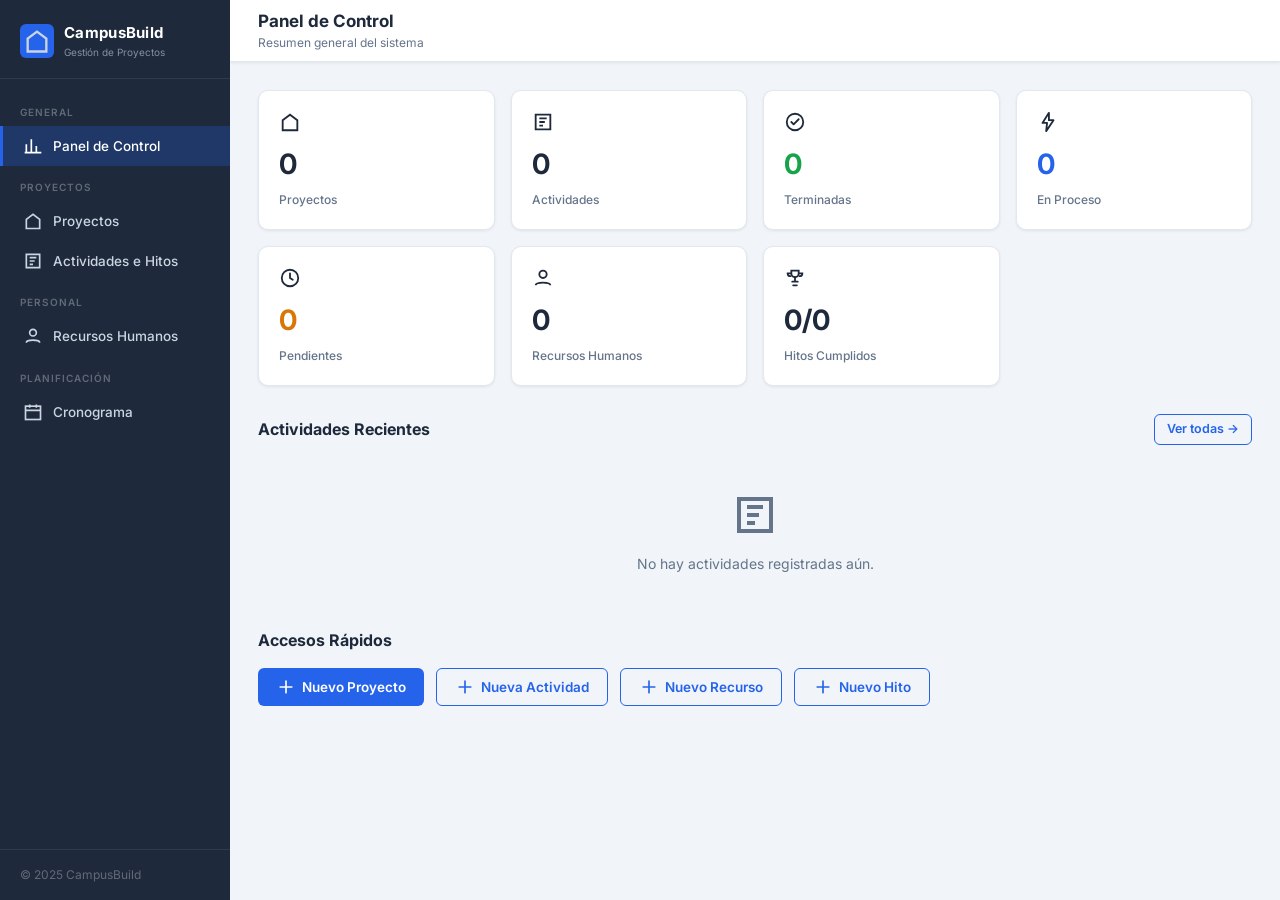
==== commit 40b317a1: "Primer Commit" ====
--- a/campusbuild/html/index.html
+++ b/campusbuild/html/index.html
@@ -1,214 +1,142 @@
-<!DOCTYPE html>
-<html lang="es">
-<head>
-  <meta charset="UTF-8">
-  <meta name="viewport" content="width=device-width, initial-scale=1.0">
-  <title>CampusBuild – Gestión de Proyectos</title>
-  <meta name="description" content="Plataforma centralizada para gestionar proyectos, actividades, hitos y recursos humanos de CampusBuild.">
-  <link rel="stylesheet" href="../css/styles.css">
-</head>
-<body>
-
-<div class="app-shell">
-
-  <!-- ── Sidebar ── -->
-  <aside class="sidebar">
-    <div class="sidebar-logo">
-      <div class="logo-icon">
-        <svg viewBox="0 0 24 24" class="icon-svg">
-          <path d="M3 21h18M4 21V10l8-6 8 6v11" stroke="currentColor" fill="none" stroke-width="2"/>
-        </svg>
-      </div>
-      <div>
-        <span>CampusBuild</span>
-        <small>Gestión de Proyectos</small>
-      </div>
-    </div>
-
-    <nav class="sidebar-nav">
-      <div class="nav-section-label">General</div>
-      <a href="#" class="nav-link" data-view="dashboard">
-        <svg viewBox="0 0 24 24" class="icon-svg">
-          <path d="M4 20V10M10 20V4M16 20v-8M22 20H2" stroke="currentColor" fill="none" stroke-width="2"/>
-        </svg> Panel de Control
-      </a>
-
-      <div class="nav-section-label">Proyectos</div>
-      <a href="#" class="nav-link" data-view="projects">
-        <svg viewBox="0 0 24 24" class="icon-svg">
-          <path d="M3 21h18M4 21V10l8-6 8 6v11" stroke="currentColor" fill="none" stroke-width="2"/>
-        </svg> Proyectos
-      </a>
-      <a href="#" class="nav-link" data-view="activities">
-        <svg viewBox="0 0 24 24" class="icon-svg">
-          <path d="M4 4h16v16H4zM8 8h8M8 12h6M8 16h4" stroke="currentColor" fill="none" stroke-width="2"/>
-        </svg> Actividades e Hitos
-      </a>
-
-      <div class="nav-section-label">Personal</div>
-      <a href="#" class="nav-link" data-view="resources">
-        <svg viewBox="0 0 24 24" class="icon-svg">
-          <circle cx="12" cy="8" r="4" stroke="currentColor" fill="none" stroke-width="2"/>
-          <path d="M4 20c0-4 16-4 16 0" stroke="currentColor" fill="none" stroke-width="2"/>
-        </svg> Recursos Humanos
-      </a>
-
-      <div class="nav-section-label">Planificación</div>
-      <a href="#" class="nav-link" data-view="calendar">
-        <svg viewBox="0 0 24 24" class="icon-svg">
-          <rect x="3" y="5" width="18" height="16" stroke="currentColor" fill="none" stroke-width="2"/>
-          <path d="M3 10h18M8 3v4M16 3v4" stroke="currentColor" fill="none" stroke-width="2"/>
-        </svg> Cronograma
-      </a>
-    </nav>
-
-    <div class="sidebar-footer">
-      &copy; 2025 CampusBuild
-    </div>
-  </aside>
-
-  <!-- ── Main Area ── -->
-  <div class="main-area">
-
-    <!-- Topbar -->
-    <header class="topbar">
-      <div>
-        <div class="topbar-title" id="topbar-title">Panel de Control</div>
-        <div class="topbar-subtitle" id="topbar-subtitle">Resumen general del sistema</div>
-      </div>
-    </header>
-
-    <!-- Page Content -->
-    <main class="page-content">
-
-      <!-- ════════════════════════ DASHBOARD ════════════════════════ -->
-      <section id="view-dashboard" class="view">
-        <dashboard-stats></dashboard-stats>
-
-        <div class="section-header">
-          <h2 class="section-title">Actividades Recientes</h2>
-          <button class="btn btn-ghost btn-sm" onclick="navigate('activities')">Ver todas →</button>
-        </div>
-        <div id="recent-activities"></div>
-
-        <div style="height:24px;"></div>
-
-        <div class="section-header">
-          <h2 class="section-title">Accesos Rápidos</h2>
-        </div>
-        <div style="display:flex;gap:12px;flex-wrap:wrap;">
-          <button class="btn btn-primary" onclick="navigate('projects');ProjectsModule.openNew()">
-            <svg viewBox="0 0 24 24" class="icon-svg" aria-hidden="true">
-              <path d="M12 5v14M5 12h14" stroke="currentColor" fill="none" stroke-width="2" stroke-linecap="round"/>
-            </svg> Nuevo Proyecto
-          </button>
-          <button class="btn btn-ghost" onclick="navigate('activities');ActivitiesModule.openNewActivity()">
-            <svg viewBox="0 0 24 24" class="icon-svg" aria-hidden="true">
-              <path d="M12 5v14M5 12h14" stroke="currentColor" fill="none" stroke-width="2" stroke-linecap="round"/>
-            </svg> Nueva Actividad
-          </button>
-          <button class="btn btn-ghost" onclick="navigate('resources');ResourcesModule.openNew()">
-            <svg viewBox="0 0 24 24" class="icon-svg" aria-hidden="true">
-              <path d="M12 5v14M5 12h14" stroke="currentColor" fill="none" stroke-width="2" stroke-linecap="round"/>
-            </svg> Nuevo Recurso
-          </button>
-          <button class="btn btn-ghost" onclick="navigate('activities');ActivitiesModule.openNewMilestone()">
-            <svg viewBox="0 0 24 24" class="icon-svg" aria-hidden="true">
-              <path d="M12 5v14M5 12h14" stroke="currentColor" fill="none" stroke-width="2" stroke-linecap="round"/>
-            </svg> Nuevo Hito
-          </button>
-        </div>
-      </section>
-
-      <!-- ════════════════════════ PROJECTS ════════════════════════ -->
-      <section id="view-projects" class="view">
-        <div class="section-header">
-          <h1 class="section-title">Proyectos de Construcción</h1>
-          <button class="btn btn-primary" id="btn-new-project" onclick="ProjectsModule.openNew()">
-            <svg viewBox="0 0 24 24" class="icon-svg" aria-hidden="true">
-              <path d="M12 5v14M5 12h14" stroke="currentColor" fill="none" stroke-width="2" stroke-linecap="round"/>
-            </svg> Nuevo Proyecto
-          </button>
-        </div>
-        <project-list></project-list>
-      </section>
-
-      <!-- ═══════════════════ ACTIVITIES & MILESTONES ══════════════ -->
-      <section id="view-activities" class="view">
-
-        <div class="section-header">
-          <h1 class="section-title">Actividades</h1>
-          <button class="btn btn-primary" onclick="ActivitiesModule.openNewActivity()">
-            <svg viewBox="0 0 24 24" class="icon-svg" aria-hidden="true">
-              <path d="M12 5v14M5 12h14" stroke="currentColor" fill="none" stroke-width="2" stroke-linecap="round"/>
-            </svg> Nueva Actividad
-          </button>
-        </div>
-        <activity-list></activity-list>
-
-        <div style="height:32px;"></div>
-
-        <div class="section-header">
-          <h2 class="section-title">Hitos del Proyecto</h2>
-          <button class="btn btn-ghost" onclick="ActivitiesModule.openNewMilestone()">
-            <svg viewBox="0 0 24 24" class="icon-svg" aria-hidden="true">
-              <path d="M8 4h8v3a4 4 0 0 1-8 0V4Z" stroke="currentColor" fill="none" stroke-width="2"/>
-              <path d="M9 16h6M12 11v5m-5-9H4a3 3 0 0 0 3 3m10-3h3a3 3 0 0 1-3 3M10 20h4" stroke="currentColor" fill="none" stroke-width="2" stroke-linecap="round"/>
-            </svg> Nuevo Hito
-          </button>
-        </div>
-        <milestone-list></milestone-list>
-
-      </section>
-
-      <!-- ════════════════════════ RESOURCES ═══════════════════════ -->
-      <section id="view-resources" class="view">
-        <div class="section-header">
-          <h1 class="section-title">Recursos Humanos</h1>
-          <button class="btn btn-primary" onclick="ResourcesModule.openNew()">
-            <svg viewBox="0 0 24 24" class="icon-svg" aria-hidden="true">
-              <path d="M12 5v14M5 12h14" stroke="currentColor" fill="none" stroke-width="2" stroke-linecap="round"/>
-            </svg> Nuevo Recurso
-          </button>
-        </div>
-        <resource-list></resource-list>
-      </section>
-
-      <!-- ════════════════════════ CALENDAR ════════════════════════ -->
-      <section id="view-calendar" class="view">
-        <h1 class="section-title" style="margin-bottom:18px;">Cronograma de Actividades</h1>
-        <activity-calendar></activity-calendar>
-      </section>
-
-    </main>
-  </div><!-- /main-area -->
-
-</div><!-- /app-shell -->
-
-<!-- ── Global Modal ── -->
-<div class="modal-backdrop" id="modal-backdrop">
-  <div class="modal" role="dialog" aria-modal="true" aria-labelledby="modal-title">
-    <div class="modal-header">
-      <h2 class="modal-title" id="modal-title">Modal</h2>
-      <button class="modal-close" id="modal-close-btn" aria-label="Cerrar">&times;</button>
-    </div>
-    <div id="modal-body"></div>
-    <div class="form-actions">
-      <button class="btn btn-ghost" id="modal-cancel-btn">Cancelar</button>
-      <button class="btn btn-primary" id="modal-save">Guardar</button>
-    </div>
-  </div>
-</div>
-
-<!-- ── Toast Container ── -->
-<div class="toast-container" id="toast-container"></div>
-
-<!-- ── Scripts (ES Modules) ── -->
-<script type="module" src="../js/app.js"></script>
-<script type="module" src="../js/projects.js"></script>
-<script type="module" src="../js/activities.js"></script>
-<script type="module" src="../js/resources.js"></script>
-<script type="module" src="../js/calendar.js"></script>
-
-</body>
-</html>
+<!DOCTYPE html>
+<html lang="es">
+<head>
+  <meta charset="UTF-8">
+  <meta name="viewport" content="width=device-width, initial-scale=1.0">
+  <title>CampusBuild – Panel de Control</title>
+  <meta name="description" content="Plataforma centralizada para gestionar proyectos, actividades, hitos y recursos humanos de CampusBuild.">
+  <link rel="stylesheet" href="../css/styles.css">
+</head>
+<body>
+  <div class="app-shell">
+    <aside class="sidebar">
+      <div class="sidebar-logo">
+        <div class="logo-icon">
+          <svg viewBox="0 0 24 24" class="icon-svg">
+            <path d="M3 21h18M4 21V10l8-6 8 6v11" stroke="currentColor" fill="none" stroke-width="2"/>
+          </svg>
+        </div>
+        <div>
+          <span>CampusBuild</span>
+          <small>Gestión de Proyectos</small>
+        </div>
+      </div>
+
+      <nav class="sidebar-nav">
+        <div class="nav-section-label">General</div>
+        <a href="./index.html" class="nav-link active">
+          <svg viewBox="0 0 24 24" class="icon-svg">
+            <path d="M4 20V10M10 20V4M16 20v-8M22 20H2" stroke="currentColor" fill="none" stroke-width="2"/>
+          </svg>
+          Panel de Control
+        </a>
+
+        <div class="nav-section-label">Proyectos</div>
+        <a href="./projects.html" class="nav-link">
+          <svg viewBox="0 0 24 24" class="icon-svg">
+            <path d="M3 21h18M4 21V10l8-6 8 6v11" stroke="currentColor" fill="none" stroke-width="2"/>
+          </svg>
+          Proyectos
+        </a>
+        <a href="./activities.html" class="nav-link">
+          <svg viewBox="0 0 24 24" class="icon-svg">
+            <path d="M4 4h16v16H4zM8 8h8M8 12h6M8 16h4" stroke="currentColor" fill="none" stroke-width="2"/>
+          </svg>
+          Actividades e Hitos
+        </a>
+
+        <div class="nav-section-label">Personal</div>
+        <a href="./resources.html" class="nav-link">
+          <svg viewBox="0 0 24 24" class="icon-svg">
+            <circle cx="12" cy="8" r="4" stroke="currentColor" fill="none" stroke-width="2"/>
+            <path d="M4 20c0-4 16-4 16 0" stroke="currentColor" fill="none" stroke-width="2"/>
+          </svg>
+          Recursos Humanos
+        </a>
+
+        <div class="nav-section-label">Planificación</div>
+        <a href="./calendar.html" class="nav-link">
+          <svg viewBox="0 0 24 24" class="icon-svg">
+            <rect x="3" y="5" width="18" height="16" stroke="currentColor" fill="none" stroke-width="2"/>
+            <path d="M3 10h18M8 3v4M16 3v4" stroke="currentColor" fill="none" stroke-width="2"/>
+          </svg>
+          Cronograma
+        </a>
+      </nav>
+
+      <div class="sidebar-footer">
+        &copy; 2025 CampusBuild
+      </div>
+    </aside>
+
+    <div class="main-area">
+      <header class="topbar">
+        <div>
+          <div class="topbar-title">Panel de Control</div>
+          <div class="topbar-subtitle">Resumen general del sistema</div>
+        </div>
+      </header>
+
+      <main class="page-content">
+        <dashboard-stats></dashboard-stats>
+
+        <div class="section-header">
+          <h2 class="section-title">Actividades Recientes</h2>
+          <a class="btn btn-ghost btn-sm" href="./activities.html">Ver todas →</a>
+        </div>
+        <div id="recent-activities"></div>
+
+        <div style="height:24px;"></div>
+
+        <div class="section-header">
+          <h2 class="section-title">Accesos Rápidos</h2>
+        </div>
+        <div style="display:flex;gap:12px;flex-wrap:wrap;">
+          <button class="btn btn-primary" id="btn-dashboard-new-project">
+            <svg viewBox="0 0 24 24" class="icon-svg" aria-hidden="true">
+              <path d="M12 5v14M5 12h14" stroke="currentColor" fill="none" stroke-width="2" stroke-linecap="round"/>
+            </svg>
+            Nuevo Proyecto
+          </button>
+          <button class="btn btn-ghost" id="btn-dashboard-new-activity">
+            <svg viewBox="0 0 24 24" class="icon-svg" aria-hidden="true">
+              <path d="M12 5v14M5 12h14" stroke="currentColor" fill="none" stroke-width="2" stroke-linecap="round"/>
+            </svg>
+            Nueva Actividad
+          </button>
+          <button class="btn btn-ghost" id="btn-dashboard-new-resource">
+            <svg viewBox="0 0 24 24" class="icon-svg" aria-hidden="true">
+              <path d="M12 5v14M5 12h14" stroke="currentColor" fill="none" stroke-width="2" stroke-linecap="round"/>
+            </svg>
+            Nuevo Recurso
+          </button>
+          <button class="btn btn-ghost" id="btn-dashboard-new-milestone">
+            <svg viewBox="0 0 24 24" class="icon-svg" aria-hidden="true">
+              <path d="M12 5v14M5 12h14" stroke="currentColor" fill="none" stroke-width="2" stroke-linecap="round"/>
+            </svg>
+            Nuevo Hito
+          </button>
+        </div>
+      </main>
+    </div>
+  </div>
+
+  <div class="modal-backdrop" id="modal-backdrop">
+    <div class="modal" role="dialog" aria-modal="true" aria-labelledby="modal-title">
+      <div class="modal-header">
+        <h2 class="modal-title" id="modal-title">Modal</h2>
+        <button class="modal-close" id="modal-close-btn" aria-label="Cerrar">&times;</button>
+      </div>
+      <div id="modal-body"></div>
+      <div class="form-actions">
+        <button class="btn btn-ghost" id="modal-cancel-btn">Cancelar</button>
+        <button class="btn btn-primary" id="modal-save">Guardar</button>
+      </div>
+    </div>
+  </div>
+
+  <div class="toast-container" id="toast-container"></div>
+
+  <script type="module" src="../js/dashboard/dashboard.js"></script>
+</body>
+</html>
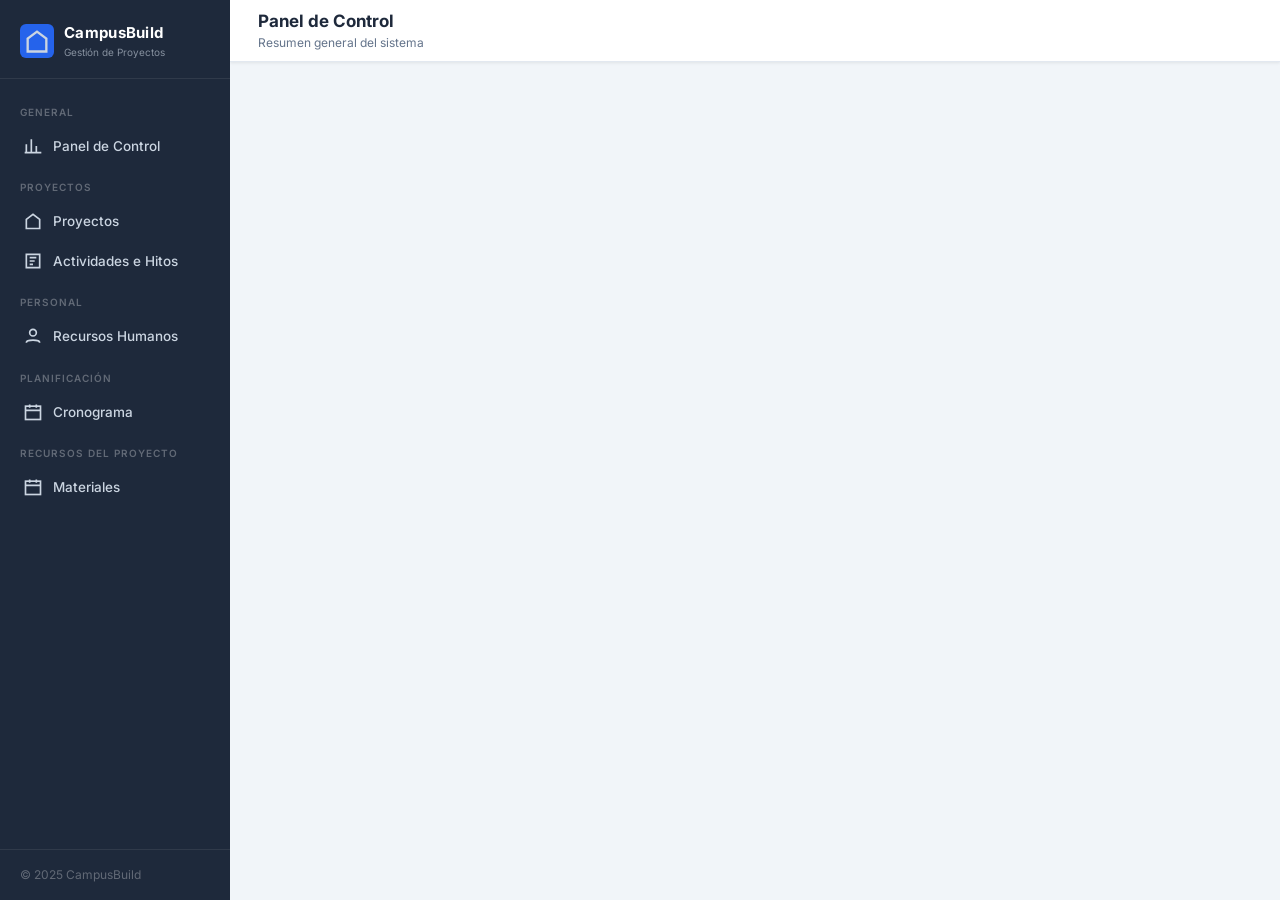
==== commit d43ac3f1: "materiales" ====
--- a/campusbuild/html/index.html
+++ b/campusbuild/html/index.html
@@ -1,142 +1,251 @@
-<!DOCTYPE html>
-<html lang="es">
-<head>
-  <meta charset="UTF-8">
-  <meta name="viewport" content="width=device-width, initial-scale=1.0">
-  <title>CampusBuild – Panel de Control</title>
-  <meta name="description" content="Plataforma centralizada para gestionar proyectos, actividades, hitos y recursos humanos de CampusBuild.">
-  <link rel="stylesheet" href="../css/styles.css">
-</head>
-<body>
-  <div class="app-shell">
-    <aside class="sidebar">
-      <div class="sidebar-logo">
-        <div class="logo-icon">
-          <svg viewBox="0 0 24 24" class="icon-svg">
-            <path d="M3 21h18M4 21V10l8-6 8 6v11" stroke="currentColor" fill="none" stroke-width="2"/>
-          </svg>
-        </div>
-        <div>
-          <span>CampusBuild</span>
-          <small>Gestión de Proyectos</small>
-        </div>
-      </div>
-
-      <nav class="sidebar-nav">
-        <div class="nav-section-label">General</div>
-        <a href="./index.html" class="nav-link active">
-          <svg viewBox="0 0 24 24" class="icon-svg">
-            <path d="M4 20V10M10 20V4M16 20v-8M22 20H2" stroke="currentColor" fill="none" stroke-width="2"/>
-          </svg>
-          Panel de Control
-        </a>
-
-        <div class="nav-section-label">Proyectos</div>
-        <a href="./projects.html" class="nav-link">
-          <svg viewBox="0 0 24 24" class="icon-svg">
-            <path d="M3 21h18M4 21V10l8-6 8 6v11" stroke="currentColor" fill="none" stroke-width="2"/>
-          </svg>
-          Proyectos
-        </a>
-        <a href="./activities.html" class="nav-link">
-          <svg viewBox="0 0 24 24" class="icon-svg">
-            <path d="M4 4h16v16H4zM8 8h8M8 12h6M8 16h4" stroke="currentColor" fill="none" stroke-width="2"/>
-          </svg>
-          Actividades e Hitos
-        </a>
-
-        <div class="nav-section-label">Personal</div>
-        <a href="./resources.html" class="nav-link">
-          <svg viewBox="0 0 24 24" class="icon-svg">
-            <circle cx="12" cy="8" r="4" stroke="currentColor" fill="none" stroke-width="2"/>
-            <path d="M4 20c0-4 16-4 16 0" stroke="currentColor" fill="none" stroke-width="2"/>
-          </svg>
-          Recursos Humanos
-        </a>
-
-        <div class="nav-section-label">Planificación</div>
-        <a href="./calendar.html" class="nav-link">
-          <svg viewBox="0 0 24 24" class="icon-svg">
-            <rect x="3" y="5" width="18" height="16" stroke="currentColor" fill="none" stroke-width="2"/>
-            <path d="M3 10h18M8 3v4M16 3v4" stroke="currentColor" fill="none" stroke-width="2"/>
-          </svg>
-          Cronograma
-        </a>
-      </nav>
-
-      <div class="sidebar-footer">
-        &copy; 2025 CampusBuild
-      </div>
-    </aside>
-
-    <div class="main-area">
-      <header class="topbar">
-        <div>
-          <div class="topbar-title">Panel de Control</div>
-          <div class="topbar-subtitle">Resumen general del sistema</div>
-        </div>
-      </header>
-
-      <main class="page-content">
-        <dashboard-stats></dashboard-stats>
-
-        <div class="section-header">
-          <h2 class="section-title">Actividades Recientes</h2>
-          <a class="btn btn-ghost btn-sm" href="./activities.html">Ver todas →</a>
-        </div>
-        <div id="recent-activities"></div>
-
-        <div style="height:24px;"></div>
-
-        <div class="section-header">
-          <h2 class="section-title">Accesos Rápidos</h2>
-        </div>
-        <div style="display:flex;gap:12px;flex-wrap:wrap;">
-          <button class="btn btn-primary" id="btn-dashboard-new-project">
-            <svg viewBox="0 0 24 24" class="icon-svg" aria-hidden="true">
-              <path d="M12 5v14M5 12h14" stroke="currentColor" fill="none" stroke-width="2" stroke-linecap="round"/>
-            </svg>
-            Nuevo Proyecto
-          </button>
-          <button class="btn btn-ghost" id="btn-dashboard-new-activity">
-            <svg viewBox="0 0 24 24" class="icon-svg" aria-hidden="true">
-              <path d="M12 5v14M5 12h14" stroke="currentColor" fill="none" stroke-width="2" stroke-linecap="round"/>
-            </svg>
-            Nueva Actividad
-          </button>
-          <button class="btn btn-ghost" id="btn-dashboard-new-resource">
-            <svg viewBox="0 0 24 24" class="icon-svg" aria-hidden="true">
-              <path d="M12 5v14M5 12h14" stroke="currentColor" fill="none" stroke-width="2" stroke-linecap="round"/>
-            </svg>
-            Nuevo Recurso
-          </button>
-          <button class="btn btn-ghost" id="btn-dashboard-new-milestone">
-            <svg viewBox="0 0 24 24" class="icon-svg" aria-hidden="true">
-              <path d="M12 5v14M5 12h14" stroke="currentColor" fill="none" stroke-width="2" stroke-linecap="round"/>
-            </svg>
-            Nuevo Hito
-          </button>
-        </div>
-      </main>
-    </div>
-  </div>
-
-  <div class="modal-backdrop" id="modal-backdrop">
-    <div class="modal" role="dialog" aria-modal="true" aria-labelledby="modal-title">
-      <div class="modal-header">
-        <h2 class="modal-title" id="modal-title">Modal</h2>
-        <button class="modal-close" id="modal-close-btn" aria-label="Cerrar">&times;</button>
-      </div>
-      <div id="modal-body"></div>
-      <div class="form-actions">
-        <button class="btn btn-ghost" id="modal-cancel-btn">Cancelar</button>
-        <button class="btn btn-primary" id="modal-save">Guardar</button>
-      </div>
-    </div>
-  </div>
-
-  <div class="toast-container" id="toast-container"></div>
-
-  <script type="module" src="../js/dashboard/dashboard.js"></script>
-</body>
-</html>
+<!DOCTYPE html>
+<html lang="es">
+<head>
+  <meta charset="UTF-8">
+  <meta name="viewport" content="width=device-width, initial-scale=1.0">
+  <title>CampusBuild – Gestión de Proyectos</title>
+  <meta name="description" content="Plataforma centralizada para gestionar proyectos, actividades, hitos y recursos humanos de CampusBuild.">
+  <link rel="stylesheet" href="../css/styles.css">
+</head>
+<body>
+
+<div class="app-shell">
+
+  <!-- ── Sidebar ── -->
+  <aside class="sidebar">
+    <div class="sidebar-logo">
+      <div class="logo-icon">
+        <svg viewBox="0 0 24 24" class="icon-svg">
+          <path d="M3 21h18M4 21V10l8-6 8 6v11" stroke="currentColor" fill="none" stroke-width="2"/>
+        </svg>
+      </div>
+      <div>
+        <span>CampusBuild</span>
+        <small>Gestión de Proyectos</small>
+      </div>
+    </div>
+
+    <nav class="sidebar-nav">
+      <div class="nav-section-label">General</div>
+      <a href="#" class="nav-link" data-view="dashboard">
+        <svg viewBox="0 0 24 24" class="icon-svg">
+          <path d="M4 20V10M10 20V4M16 20v-8M22 20H2" stroke="currentColor" fill="none" stroke-width="2"/>
+        </svg> Panel de Control
+      </a>
+
+      <div class="nav-section-label">Proyectos</div>
+      <a href="#" class="nav-link" data-view="projects">
+        <svg viewBox="0 0 24 24" class="icon-svg">
+          <path d="M3 21h18M4 21V10l8-6 8 6v11" stroke="currentColor" fill="none" stroke-width="2"/>
+        </svg> Proyectos
+      </a>
+      <a href="#" class="nav-link" data-view="activities">
+        <svg viewBox="0 0 24 24" class="icon-svg">
+          <path d="M4 4h16v16H4zM8 8h8M8 12h6M8 16h4" stroke="currentColor" fill="none" stroke-width="2"/>
+        </svg> Actividades e Hitos
+      </a>
+
+      <div class="nav-section-label">Personal</div>
+      <a href="#" class="nav-link" data-view="resources">
+        <svg viewBox="0 0 24 24" class="icon-svg">
+          <circle cx="12" cy="8" r="4" stroke="currentColor" fill="none" stroke-width="2"/>
+          <path d="M4 20c0-4 16-4 16 0" stroke="currentColor" fill="none" stroke-width="2"/>
+        </svg> Recursos Humanos
+      </a>
+
+      <div class="nav-section-label">Planificación</div>
+      <a href="#" class="nav-link" data-view="calendar">
+        <svg viewBox="0 0 24 24" class="icon-svg">
+          <rect x="3" y="5" width="18" height="16" stroke="currentColor" fill="none" stroke-width="2"/>
+          <path d="M3 10h18M8 3v4M16 3v4" stroke="currentColor" fill="none" stroke-width="2"/>
+        </svg> Cronograma
+      </a>
+      
+      <div class="nav-section-label">RECURSOS DEL PROYECTO</div>
+      <a href="#" class="nav-link" data-view="materiales">
+        <svg viewBox="0 0 24 24" class="icon-svg">
+          <rect x="3" y="5" width="18" height="16" stroke="currentColor" fill="none" stroke-width="2"/>
+          <path d="M3 10h18M8 3v4M16 3v4" stroke="currentColor" fill="none" stroke-width="2"/>
+        </svg> Materiales 
+      </a> 
+
+    </nav>
+
+
+    
+
+
+
+
+
+    <div class="sidebar-footer">
+      &copy; 2025 CampusBuild
+    </div>
+  </aside>
+
+  <!-- ── Main Area ── -->
+  <div class="main-area">
+
+    <!-- Topbar -->
+    <header class="topbar">
+      <div>
+        <div class="topbar-title" id="topbar-title">Panel de Control</div>
+        <div class="topbar-subtitle" id="topbar-subtitle">Resumen general del sistema</div>
+      </div>
+    </header>
+
+    <!-- Page Content -->
+    <main class="page-content">
+
+      <!-- ════════════════════════ DASHBOARD ════════════════════════ -->
+      <section id="view-dashboard" class="view">
+        <dashboard-stats></dashboard-stats>
+
+        <div class="section-header">
+          <h2 class="section-title">Actividades Recientes</h2>
+          <button class="btn btn-ghost btn-sm" onclick="navigate('activities')">Ver todas →</button>
+        </div>
+        <div id="recent-activities"></div>
+
+        <div style="height:24px;"></div>
+
+        <div class="section-header">
+          <h2 class="section-title">Accesos Rápidos</h2>
+        </div>
+        <div style="display:flex;gap:12px;flex-wrap:wrap;">
+          <button class="btn btn-primary" onclick="navigate('projects');ProjectsModule.openNew()">
+            <svg viewBox="0 0 24 24" class="icon-svg" aria-hidden="true">
+              <path d="M12 5v14M5 12h14" stroke="currentColor" fill="none" stroke-width="2" stroke-linecap="round"/>
+            </svg> Nuevo Proyecto
+          </button>
+          <button class="btn btn-ghost" onclick="navigate('activities');ActivitiesModule.openNewActivity()">
+            <svg viewBox="0 0 24 24" class="icon-svg" aria-hidden="true">
+              <path d="M12 5v14M5 12h14" stroke="currentColor" fill="none" stroke-width="2" stroke-linecap="round"/>
+            </svg> Nueva Actividad
+          </button>
+          <button class="btn btn-ghost" onclick="navigate('resources');ResourcesModule.openNew()">
+            <svg viewBox="0 0 24 24" class="icon-svg" aria-hidden="true">
+              <path d="M12 5v14M5 12h14" stroke="currentColor" fill="none" stroke-width="2" stroke-linecap="round"/>
+            </svg> Nuevo Recurso
+          </button>
+          <button class="btn btn-ghost" onclick="navigate('activities');ActivitiesModule.openNewMilestone()">
+            <svg viewBox="0 0 24 24" class="icon-svg" aria-hidden="true">
+              <path d="M12 5v14M5 12h14" stroke="currentColor" fill="none" stroke-width="2" stroke-linecap="round"/>
+            </svg> Nuevo Hito
+          </button>
+        </div>
+      </section>
+
+      <!-- ════════════════════════ PROJECTS ════════════════════════ -->
+      <section id="view-projects" class="view">
+        <div class="section-header">
+          <h1 class="section-title">Proyectos de Construcción</h1>
+          <button class="btn btn-primary" id="btn-new-project" onclick="ProjectsModule.openNew()">
+            <svg viewBox="0 0 24 24" class="icon-svg" aria-hidden="true">
+              <path d="M12 5v14M5 12h14" stroke="currentColor" fill="none" stroke-width="2" stroke-linecap="round"/>
+            </svg> Nuevo Proyecto
+          </button>
+        </div>
+        <project-list></project-list>
+      </section>
+
+      <!-- ═══════════════════ ACTIVITIES & MILESTONES ══════════════ -->
+      <section id="view-activities" class="view">
+
+        <div class="section-header">
+          <h1 class="section-title">Actividades</h1>
+          <button class="btn btn-primary" onclick="ActivitiesModule.openNewActivity()">
+            <svg viewBox="0 0 24 24" class="icon-svg" aria-hidden="true">
+              <path d="M12 5v14M5 12h14" stroke="currentColor" fill="none" stroke-width="2" stroke-linecap="round"/>
+            </svg> Nueva Actividad
+          </button>
+        </div>
+        <activity-list></activity-list>
+
+        <div style="height:32px;"></div>
+
+        <div class="section-header">
+          <h2 class="section-title">Hitos del Proyecto</h2>
+          <button class="btn btn-ghost" onclick="ActivitiesModule.openNewMilestone()">
+            <svg viewBox="0 0 24 24" class="icon-svg" aria-hidden="true">
+              <path d="M8 4h8v3a4 4 0 0 1-8 0V4Z" stroke="currentColor" fill="none" stroke-width="2"/>
+              <path d="M9 16h6M12 11v5m-5-9H4a3 3 0 0 0 3 3m10-3h3a3 3 0 0 1-3 3M10 20h4" stroke="currentColor" fill="none" stroke-width="2" stroke-linecap="round"/>
+            </svg> Nuevo Hito
+          </button>
+        </div>
+        <milestone-list></milestone-list>
+
+      </section>
+
+      <!-- ════════════════════════ RESOURCES ═══════════════════════ -->
+      <section id="view-resources" class="view">
+        <div class="section-header">
+          <h1 class="section-title">Recursos Humanos</h1>
+          <button class="btn btn-primary" onclick="ResourcesModule.openNew()">
+            <svg viewBox="0 0 24 24" class="icon-svg" aria-hidden="true">
+              <path d="M12 5v14M5 12h14" stroke="currentColor" fill="none" stroke-width="2" stroke-linecap="round"/>
+            </svg> Nuevo Recurso
+          </button>
+        </div>
+        <resource-list></resource-list>
+      </section>
+
+
+
+      <!-- ════════════════════════ MATERIALS ═══════════════════════ -->
+      <section id="view-materiales" class="view">
+        <div class="section-header">
+          <h1 class="section-title">Materieales</h1>
+          <button class="btn btn-primary" onclick="ResourcesModule.openNew()">
+            <svg viewBox="0 0 24 24" class="icon-svg" aria-hidden="true">
+              <path d="M12 5v14M5 12h14" stroke="currentColor" fill="none" stroke-width="2" stroke-linecap="round"/>
+            </svg> Nuevo Material 
+          </button>
+        </div>
+        <resource-list></resource-list>
+        
+      </section>
+
+
+
+
+      
+      <!-- ════════════════════════ CALENDAR ════════════════════════ -->
+      <section id="view-calendar" class="view">
+        <h1 class="section-title" style="margin-bottom:18px;">Cronograma de Actividades</h1>
+        <activity-calendar></activity-calendar>
+      </section>
+
+    </main>
+  </div><!-- /main-area -->
+
+</div><!-- /app-shell -->
+
+<!-- ── Global Modal ── -->
+<div class="modal-backdrop" id="modal-backdrop">
+  <div class="modal" role="dialog" aria-modal="true" aria-labelledby="modal-title">
+    <div class="modal-header">
+      <h2 class="modal-title" id="modal-title">Modal</h2>
+      <button class="modal-close" id="modal-close-btn" aria-label="Cerrar">&times;</button>
+    </div>
+    <div id="modal-body"></div>
+    <div class="form-actions">
+      <button class="btn btn-ghost" id="modal-cancel-btn">Cancelar</button>
+      <button class="btn btn-primary" id="modal-save">Guardar</button>
+    </div>
+  </div>
+</div>
+
+<!-- ── Toast Container ── -->
+<div class="toast-container" id="toast-container"></div>
+
+<!-- ── Scripts (ES Modules) ── -->
+<script type="module" src="../js/app.js"></script>
+<script type="module" src="../js/projects.js"></script>
+<script type="module" src="../js/activities.js"></script>
+<script type="module" src="../js/resources.js"></script>
+<script type="module" src="../js/calendar.js"></script>
+<script type="module" src="../js/materiales.js"></script>
+
+</body>
+</html>
--- a/campusbuild/css/styles.css
+++ b/campusbuild/css/styles.css
@@ -1,534 +1,52 @@
 /* =============================================
-   CAMPUSBUILD – Global Styles
+   CAMPUSBUILD – Hoja de estilos principal
+   =============================================
+   Este archivo NO contiene reglas CSS propias.
+   Su único propósito es importar los módulos
+   en el orden correcto (primero variables,
+   luego reset, luego componentes).
+
+   ESTRUCTURA DE MÓDULOS:
+   ┌─────────────────────────────────────────┐
+   │ variables.css  → tokens de diseño       │
+   │ reset.css      → normalización base     │
+   │ layout.css     → shell, sidebar, topbar │
+   │ components.css → botones, badges, tabla │
+   │ forms.css      → modal y formularios    │
+   │ dashboard.css  → stat-grid y stat-card  │
+   │ projects.css   → tarjetas de proyecto   │
+   │ calendar.css   → calendario mensual     │
+   │ toasts.css     → notificaciones         │
+   │ responsive.css → media queries móvil    │
+   └─────────────────────────────────────────┘
    ============================================= */
 
-   @import url('https://fonts.googleapis.com/css2?family=Inter:wght@300;400;500;600;700&display=swap');
+/* 1. Variables globales y fuente web */
+@import url('variables.css');
 
-   /* ── CSS Variables ── */
-   :root {
-     --color-primary:    #2563eb;
-     --color-primary-d:  #1d4ed8;
-     --color-accent:     #f59e0b;
-     --color-success:    #16a34a;
-     --color-warning:    #d97706;
-     --color-danger:     #dc2626;
-     --color-bg:         #f1f5f9;
-     --color-surface:    #ffffff;
-     --color-border:     #e2e8f0;
-     --color-text:       #1e293b;
-     --color-muted:      #64748b;
-     --color-sidebar-bg: #1e293b;
-     --color-sidebar-tx: #cbd5e1;
-     --color-sidebar-ac: #2563eb;
-   
-     --radius-sm: 6px;
-     --radius:    10px;
-     --radius-lg: 16px;
-   
-     --shadow-sm: 0 1px 3px rgba(0,0,0,.08);
-     --shadow:    0 4px 12px rgba(0,0,0,.10);
-     --shadow-lg: 0 8px 24px rgba(0,0,0,.14);
-   
-     --sidebar-w: 230px;
-     --topbar-h:  62px;
-     --font: 'Inter', sans-serif;
-     --transition: .2s ease;
-   }
-   
-   /* ── Reset ── */
-   *, *::before, *::after { box-sizing: border-box; margin: 0; padding: 0; }
-   html, body { height: 100%; }
-   body {
-     font-family: var(--font);
-     background: var(--color-bg);
-     color: var(--color-text);
-     font-size: 14px;
-     line-height: 1.5;
-   }
-   a { text-decoration: none; color: inherit; }
-   ul, ol { list-style: none; }
-   img { display: block; max-width: 100%; }
-   button { cursor: pointer; font-family: var(--font); }
-   
-   /* ── Layout Shell ── */
-   .app-shell {
-     display: flex;
-     height: 100vh;
-     overflow: hidden;
-   }
-   
-   /* ── Sidebar ── */
-   .sidebar {
-     width: var(--sidebar-w);
-     background: var(--color-sidebar-bg);
-     color: var(--color-sidebar-tx);
-     display: flex;
-     flex-direction: column;
-     flex-shrink: 0;
-     overflow-y: auto;
-     z-index: 100;
-   }
-   .sidebar-logo {
-     display: flex;
-     align-items: center;
-     gap: 10px;
-     padding: 22px 20px 18px;
-     border-bottom: 1px solid rgba(255,255,255,.08);
-   }
-   .sidebar-logo .logo-icon {
-     width: 34px; height: 34px;
-     background: var(--color-primary);
-     border-radius: var(--radius-sm);
-     display: flex; align-items: center; justify-content: center;
-     font-size: 18px; flex-shrink: 0;
-   }
-   .sidebar-logo span {
-     font-size: 15px; font-weight: 700;
-     color: #fff; letter-spacing: .3px;
-   }
-   .sidebar-logo small { font-size: 10px; color: var(--color-sidebar-tx); opacity: .6; display: block; }
-   
-   .sidebar-nav { flex: 1; padding: 12px 0; }
-   .nav-section-label {
-     font-size: 10px; font-weight: 600; letter-spacing: 1px;
-     text-transform: uppercase; color: rgba(255,255,255,.3);
-     padding: 14px 20px 6px;
-   }
-   .nav-link {
-     display: flex; align-items: center; gap: 10px;
-     padding: 10px 20px;
-     color: var(--color-sidebar-tx);
-     font-size: 13.5px; font-weight: 500;
-     border-left: 3px solid transparent;
-     transition: background var(--transition), border-color var(--transition), color var(--transition);
-   }
-   .nav-link:hover { background: rgba(255,255,255,.06); color: #fff; }
-   .nav-link.active {
-     background: rgba(37,99,235,.25);
-     border-left-color: var(--color-primary);
-     color: #fff;
-   }
-   .nav-link .icon { font-size: 17px; flex-shrink: 0; }
-   
-   .sidebar-footer {
-     padding: 16px 20px;
-     border-top: 1px solid rgba(255,255,255,.08);
-     font-size: 12px; color: rgba(255,255,255,.3);
-   }
-   
-   /* ── Main Area ── */
-   .main-area {
-     flex: 1;
-     display: flex;
-     flex-direction: column;
-     overflow: hidden;
-   }
-   
-   /* ── Topbar ── */
-   .topbar {
-     height: var(--topbar-h);
-     background: var(--color-surface);
-     border-bottom: 1px solid var(--color-border);
-     display: flex; align-items: center;
-     padding: 0 28px;
-     gap: 16px;
-     flex-shrink: 0;
-     box-shadow: var(--shadow-sm);
-   }
-   .topbar-title {
-     font-size: 17px; font-weight: 700;
-     flex: 1;
-   }
-   .topbar-subtitle {
-     font-size: 12px; font-weight: 400; color: var(--color-muted);
-   }
-   
-   /* ── Page Content ── */
-   .page-content {
-     flex: 1;
-     overflow-y: auto;
-     padding: 28px;
-   }
-   
-   /* ── Views ── */
-   .view { display: none; }
-   .view.active { display: block; }
-   
-   /* ── Cards / Stat cards ── */
-   .stat-grid {
-     display: grid;
-     grid-template-columns: repeat(auto-fill, minmax(190px, 1fr));
-     gap: 16px;
-     margin-bottom: 28px;
-   }
-   .stat-card {
-     background: var(--color-surface);
-     border-radius: var(--radius);
-     padding: 20px;
-     box-shadow: var(--shadow-sm);
-     border: 1px solid var(--color-border);
-     display: flex; flex-direction: column; gap: 6px;
-   }
-   .stat-card .stat-value { font-size: 28px; font-weight: 700; }
-   .stat-card .stat-label { font-size: 12px; color: var(--color-muted); font-weight: 500; }
-   .stat-card .stat-icon {
-     width: 22px;
-     height: 22px;
-     margin-bottom: 4px;
-     display: inline-flex;
-     align-items: center;
-     justify-content: center;
-   }
-   
-   /* ── Section header ── */
-   .section-header {
-     display: flex; align-items: center; justify-content: space-between;
-     margin-bottom: 16px;
-   }
-   .section-title {
-     font-size: 16px; font-weight: 700;
-   }
-   
-   /* ── Buttons ── */
-   .btn {
-     display: inline-flex; align-items: center; gap: 6px;
-     padding: 8px 18px;
-     border-radius: var(--radius-sm);
-     font-size: 13.5px; font-weight: 600;
-     border: none;
-     transition: background var(--transition), box-shadow var(--transition), transform var(--transition);
-   }
-   .btn:active { transform: scale(.97); }
-   .btn-primary {
-     background: var(--color-primary);
-     color: #fff;
-   }
-   .btn-primary:hover { background: var(--color-primary-d); box-shadow: 0 2px 8px rgba(37,99,235,.35); }
-   .btn-danger  { background: var(--color-danger); color: #fff; }
-   .btn-danger:hover  { background: #b91c1c; }
-   .btn-ghost  {
-     background: transparent;
-     color: var(--color-primary);
-     border: 1.5px solid var(--color-primary);
-   }
-   .btn-ghost:hover { background: rgba(37,99,235,.08); }
-   .btn-sm { padding: 5px 12px; font-size: 12.5px; }
-   .btn:disabled {
-     opacity: .6;
-     cursor: not-allowed;
-     box-shadow: none !important;
-     transform: none !important;
-   }
-   .btn-icon {
-     background: none; border: none;
-     display: inline-flex;
-     align-items: center;
-     justify-content: center;
-     padding: 4px 6px;
-     border-radius: var(--radius-sm);
-     color: var(--color-muted);
-     transition: background var(--transition), color var(--transition);
-   }
-   .btn-icon:hover { background: var(--color-bg); color: var(--color-text); }
-   
-   /* ── Table ── */
-   .table-wrap {
-     background: var(--color-surface);
-     border-radius: var(--radius);
-     box-shadow: var(--shadow-sm);
-     border: 1px solid var(--color-border);
-     overflow: hidden;
-   }
-   table {
-     width: 100%; border-collapse: collapse;
-   }
-   thead th {
-     background: var(--color-bg);
-     font-size: 12px; font-weight: 600;
-     text-transform: uppercase; letter-spacing: .6px;
-     color: var(--color-muted);
-     padding: 11px 16px;
-     text-align: left;
-     border-bottom: 1px solid var(--color-border);
-   }
-   tbody td {
-     padding: 12px 16px;
-     border-bottom: 1px solid var(--color-border);
-     vertical-align: middle;
-   }
-   tbody tr:last-child td { border-bottom: none; }
-   tbody tr:hover { background: #f8fafc; }
-   
-   /* ── Badges ── */
-   .badge {
-     display: inline-flex; align-items: center;
-     padding: 3px 10px;
-     border-radius: 20px;
-     font-size: 11.5px; font-weight: 600;
-     text-transform: capitalize;
-   }
-   .badge-pending  { background: #fef3c7; color: #92400e; }
-   .badge-progress { background: #dbeafe; color: #1e40af; }
-   .badge-done     { background: #dcfce7; color: #166534; }
-   .badge-milestone-ok { background: #dcfce7; color: #166534; }
-   .badge-milestone-no { background: #fef3c7; color: #92400e; }
-   .badge-project-active { background: #dbeafe; color: #1d4ed8; }
-   .badge-project-done { background: #dcfce7; color: #166534; }
-   
-   /* ── Modal ── */
-   .modal-backdrop {
-     position: fixed; inset: 0;
-     background: rgba(0,0,0,.45);
-     display: flex; align-items: center; justify-content: center;
-     z-index: 1000;
-     opacity: 0; pointer-events: none;
-     transition: opacity var(--transition);
-   }
-   .modal-backdrop.open { opacity: 1; pointer-events: all; }
-   .modal {
-     background: var(--color-surface);
-     border-radius: var(--radius-lg);
-     box-shadow: var(--shadow-lg);
-     padding: 32px;
-     width: min(520px, 95vw);
-     max-height: 90vh;
-     overflow-y: auto;
-     transform: translateY(12px);
-     transition: transform var(--transition);
-   }
-   .modal-backdrop.open .modal { transform: translateY(0); }
-   .modal-header {
-     display: flex; align-items: center; justify-content: space-between;
-     margin-bottom: 22px;
-   }
-   .modal-title { font-size: 17px; font-weight: 700; }
-   .modal-close {
-     background: none; border: none;
-     font-size: 20px; cursor: pointer;
-     color: var(--color-muted);
-     line-height: 1;
-     transition: color var(--transition);
-   }
-   .modal-close:hover { color: var(--color-danger); }
-   
-   /* ── Forms ── */
-   .form-group { margin-bottom: 16px; }
-   .form-label {
-     display: block;
-     font-size: 12.5px; font-weight: 600;
-     margin-bottom: 6px;
-     color: var(--color-text);
-   }
-   .form-control {
-     width: 100%;
-     padding: 9px 12px;
-     border: 1.5px solid var(--color-border);
-     border-radius: var(--radius-sm);
-     font-family: var(--font);
-     font-size: 13.5px;
-     color: var(--color-text);
-     background: var(--color-surface);
-     transition: border-color var(--transition), box-shadow var(--transition);
-     outline: none;
-   }
-   .form-control:focus {
-     border-color: var(--color-primary);
-     box-shadow: 0 0 0 3px rgba(37,99,235,.12);
-   }
-   .form-row { display: grid; grid-template-columns: 1fr 1fr; gap: 14px; }
-   .form-actions {
-     display: flex; justify-content: flex-end; gap: 10px;
-     margin-top: 22px;
-     padding-top: 16px;
-     border-top: 1px solid var(--color-border);
-   }
-   
-   /* ── Empty State ── */
-   .empty-state {
-     display: flex; flex-direction: column; align-items: center;
-     justify-content: center;
-     padding: 60px 20px;
-     text-align: center;
-     color: var(--color-muted);
-   }
-   .empty-state .empty-icon {
-     width: 48px;
-     height: 48px;
-     margin-bottom: 14px;
-     display: inline-flex;
-     align-items: center;
-     justify-content: center;
-   }
-   .empty-state p { font-size: 14px; max-width: 300px; }
-   
-   /* ── Calendar ── */
-   .calendar-controls {
-     display: flex; align-items: center; gap: 12px;
-     margin-bottom: 18px;
-   }
-   .calendar-grid {
-     background: var(--color-surface);
-     border-radius: var(--radius);
-     border: 1px solid var(--color-border);
-     box-shadow: var(--shadow-sm);
-     overflow: hidden;
-   }
-   .cal-header {
-     display: grid;
-     grid-template-columns: repeat(7, 1fr);
-     background: var(--color-bg);
-     border-bottom: 1px solid var(--color-border);
-   }
-   .cal-header-cell {
-     padding: 10px 0; text-align: center;
-     font-size: 11.5px; font-weight: 700;
-     text-transform: uppercase; letter-spacing: .5px;
-     color: var(--color-muted);
-   }
-   .cal-body {
-     display: grid;
-     grid-template-columns: repeat(7, 1fr);
-   }
-   .cal-day {
-     min-height: 90px;
-     padding: 6px 8px;
-     border-right: 1px solid var(--color-border);
-     border-bottom: 1px solid var(--color-border);
-     position: relative;
-     transition: background var(--transition);
-   }
-   .cal-day:nth-child(7n) { border-right: none; }
-   .cal-day.other-month { background: #f8fafc; }
-   .cal-day.today { background: #eff6ff; }
-   .cal-day-num {
-     font-size: 12px; font-weight: 600;
-     color: var(--color-muted);
-     margin-bottom: 4px;
-   }
-   .cal-day.today .cal-day-num { color: var(--color-primary); }
-   .cal-event {
-     font-size: 11px; font-weight: 500;
-     padding: 2px 6px;
-     border-radius: 4px;
-     margin-bottom: 2px;
-     overflow: hidden; text-overflow: ellipsis; white-space: nowrap;
-     cursor: default;
-   }
-   .cal-event.pending  { background: #fef3c7; color: #92400e; }
-   .cal-event.en-proceso { background: #dbeafe; color: #1e40af; }
-   .cal-event.terminada { background: #dcfce7; color: #166534; }
-   .cal-event.project-active { background: #dbeafe; color: #1d4ed8; font-weight: 700; }
-   .cal-event.project-done { background: #dcfce7; color: #166534; font-weight: 700; }
-   .cal-event.milestone-pending { background: #fef3c7; color: #92400e; border-left: 3px solid #d97706; }
-   .cal-event.milestone-done { background: #dcfce7; color: #166534; border-left: 3px solid #16a34a; }
-   
-   /* ── Calendar filter bar ── */
-   .calendar-filter {
-     display: flex; align-items: center; gap: 10px;
-     margin-bottom: 14px;
-     flex-wrap: wrap;
-   }
-   .calendar-filter label { font-size: 13px; font-weight: 500; }
-   .calendar-filter select {
-     padding: 6px 10px;
-     border: 1.5px solid var(--color-border);
-     border-radius: var(--radius-sm);
-     font-family: var(--font);
-     font-size: 13px;
-     background: var(--color-surface);
-     outline: none;
-   }
-   
-   /* ── Project card ── */
-   .project-cards {
-     display: grid;
-     grid-template-columns: repeat(auto-fill, minmax(300px, 1fr));
-     gap: 18px;
-   }
-   .project-card {
-     background: var(--color-surface);
-     border-radius: var(--radius);
-     border: 1px solid var(--color-border);
-     box-shadow: var(--shadow-sm);
-     padding: 22px;
-     display: flex; flex-direction: column; gap: 10px;
-     transition: box-shadow var(--transition), transform var(--transition);
-   }
-   .project-card:hover { box-shadow: var(--shadow); transform: translateY(-2px); }
-   .project-card-header {
-     display: flex; justify-content: space-between; align-items: flex-start;
-   }
-   .project-card-title {
-     font-size: 15px;
-     font-weight: 700;
-     display: inline-flex;
-     align-items: center;
-     gap: 8px;
-   }
-   .project-card-status { margin-top: 8px; }
-   .project-card-desc { font-size: 13px; color: var(--color-muted); }
-   .project-card-meta {
-     display: flex; gap: 14px; font-size: 12px; color: var(--color-muted);
-     flex-wrap: wrap;
-   }
-   .project-card-meta span { display: flex; align-items: center; gap: 4px; }
-   .project-card-actions { display: flex; gap: 6px; flex-wrap: wrap; margin-top: 4px; }
-   
-   /* ── Milestone badge ── */
-   .milestone-row.completed td { background: #f0fdf4 !important; }
-   
-   /* ── Toast ── */
-   .toast-container {
-     position: fixed; bottom: 24px; right: 24px;
-     display: flex; flex-direction: column; gap: 8px;
-     z-index: 2000;
-   }
-   .toast {
-     background: var(--color-text);
-     color: #fff;
-     padding: 12px 18px;
-     border-radius: var(--radius-sm);
-     font-size: 13.5px;
-     box-shadow: var(--shadow-lg);
-     animation: toastIn .25s ease forwards;
-     max-width: 320px;
-   }
-   .toast.toast-success { background: var(--color-success); }
-   .toast.toast-danger  { background: var(--color-danger);  }
-   @keyframes toastIn {
-     from { opacity: 0; transform: translateY(12px); }
-     to   { opacity: 1; transform: translateY(0); }
-   }
-   
-   /* ── Responsive ── */
-   @media (max-width: 768px) {
-     :root { --sidebar-w: 0px; }
-     .sidebar { display: none; }
-     .form-row { grid-template-columns: 1fr; }
-     .stat-grid { grid-template-columns: repeat(2, 1fr); }
-   }
-   
-   .icon-svg {
-     width: 20px;
-     height: 20px;
-     stroke: currentColor;
-     flex: 0 0 auto;
-   }
-   
-   .stat-icon .icon-svg { width: 22px; height: 22px; }
-   .empty-icon .icon-svg { width: 48px; height: 48px; }
-   .btn-icon .icon-svg { width: 16px; height: 16px; }
-   .badge .icon-svg { width: 14px; height: 14px; }
-   
-   .icon {
-     display: inline-flex;
-     align-items: center;
-     justify-content: center;
-     margin-right: 8px;
-   }
-   
-   .logo-icon .icon-svg {
-     width: 28px;
-     height: 28px;
-   }
-   +/* 2. Normalización del box-model y elementos base */
+@import url('reset.css');
+
+/* 3. Estructura principal: sidebar, topbar, page-content */
+@import url('layout.css');
+
+/* 4. Componentes reutilizables: botones, badges, tabla, íconos */
+@import url('components.css');
+
+/* 5. Modal global y campos de formulario */
+@import url('forms.css');
+
+/* 6. Dashboard: tarjetas de estadísticas (KPIs) */
+@import url('dashboard.css');
+
+/* 7. Vista de proyectos: tarjetas de proyecto */
+@import url('projects.css');
+
+/* 8. Vista de calendario: grilla mensual y eventos */
+@import url('calendar.css');
+
+/* 9. Sistema de notificaciones toast */
+@import url('toasts.css');
+
+/* 10. Ajustes responsivos para pantallas pequeñas (último: mayor especificidad) */
+@import url('responsive.css');
